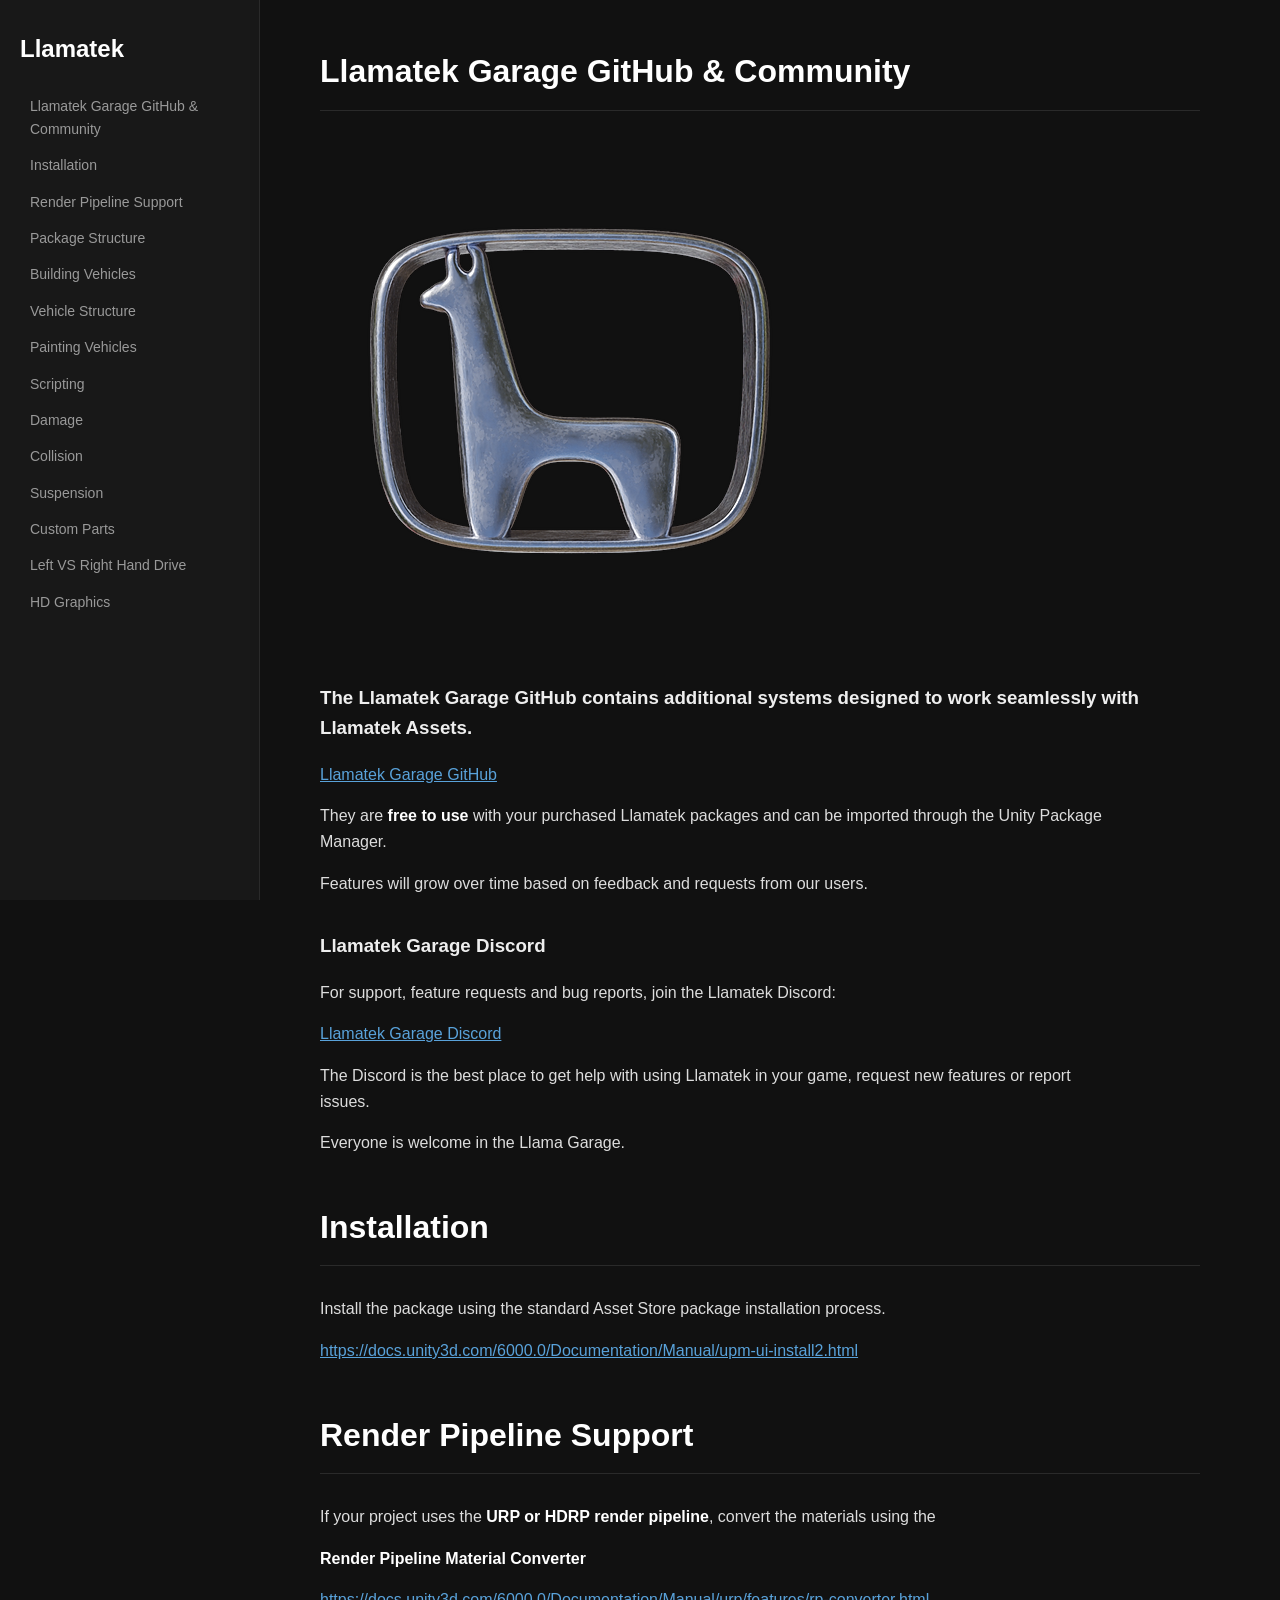
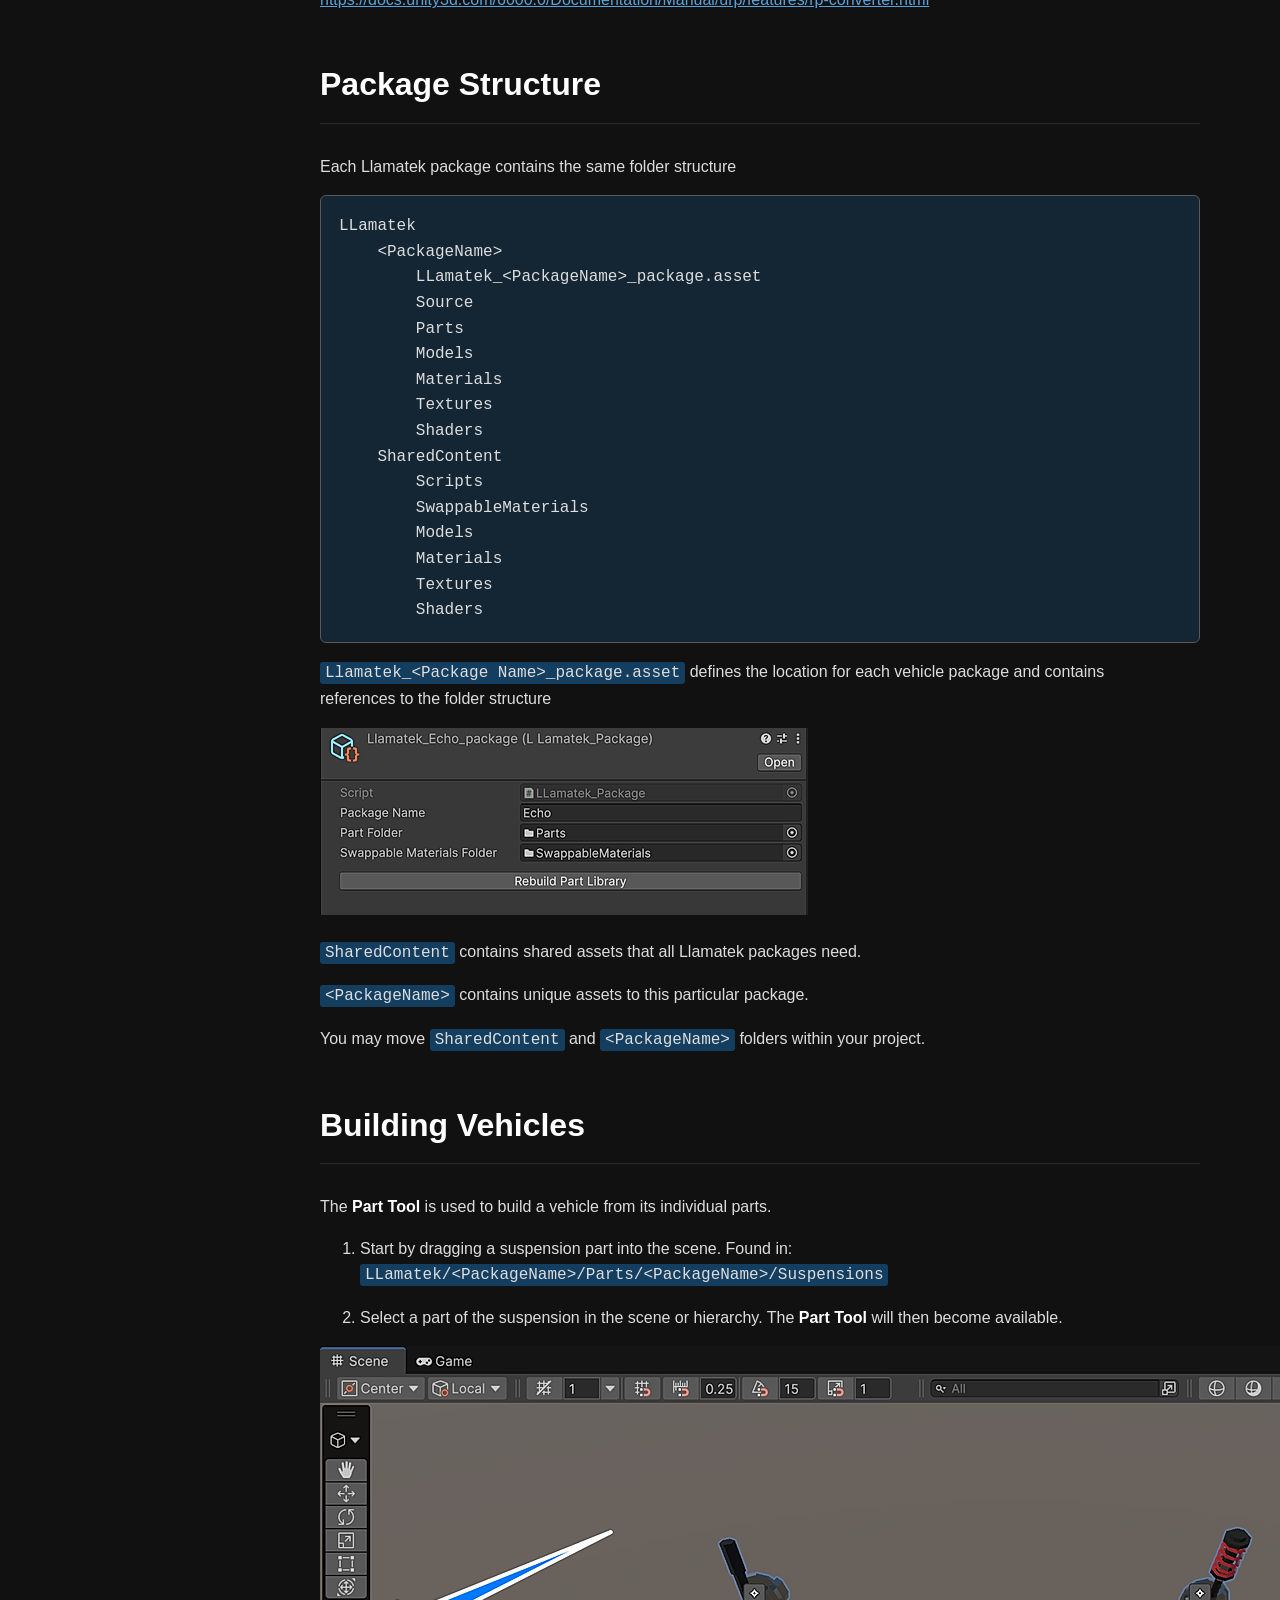
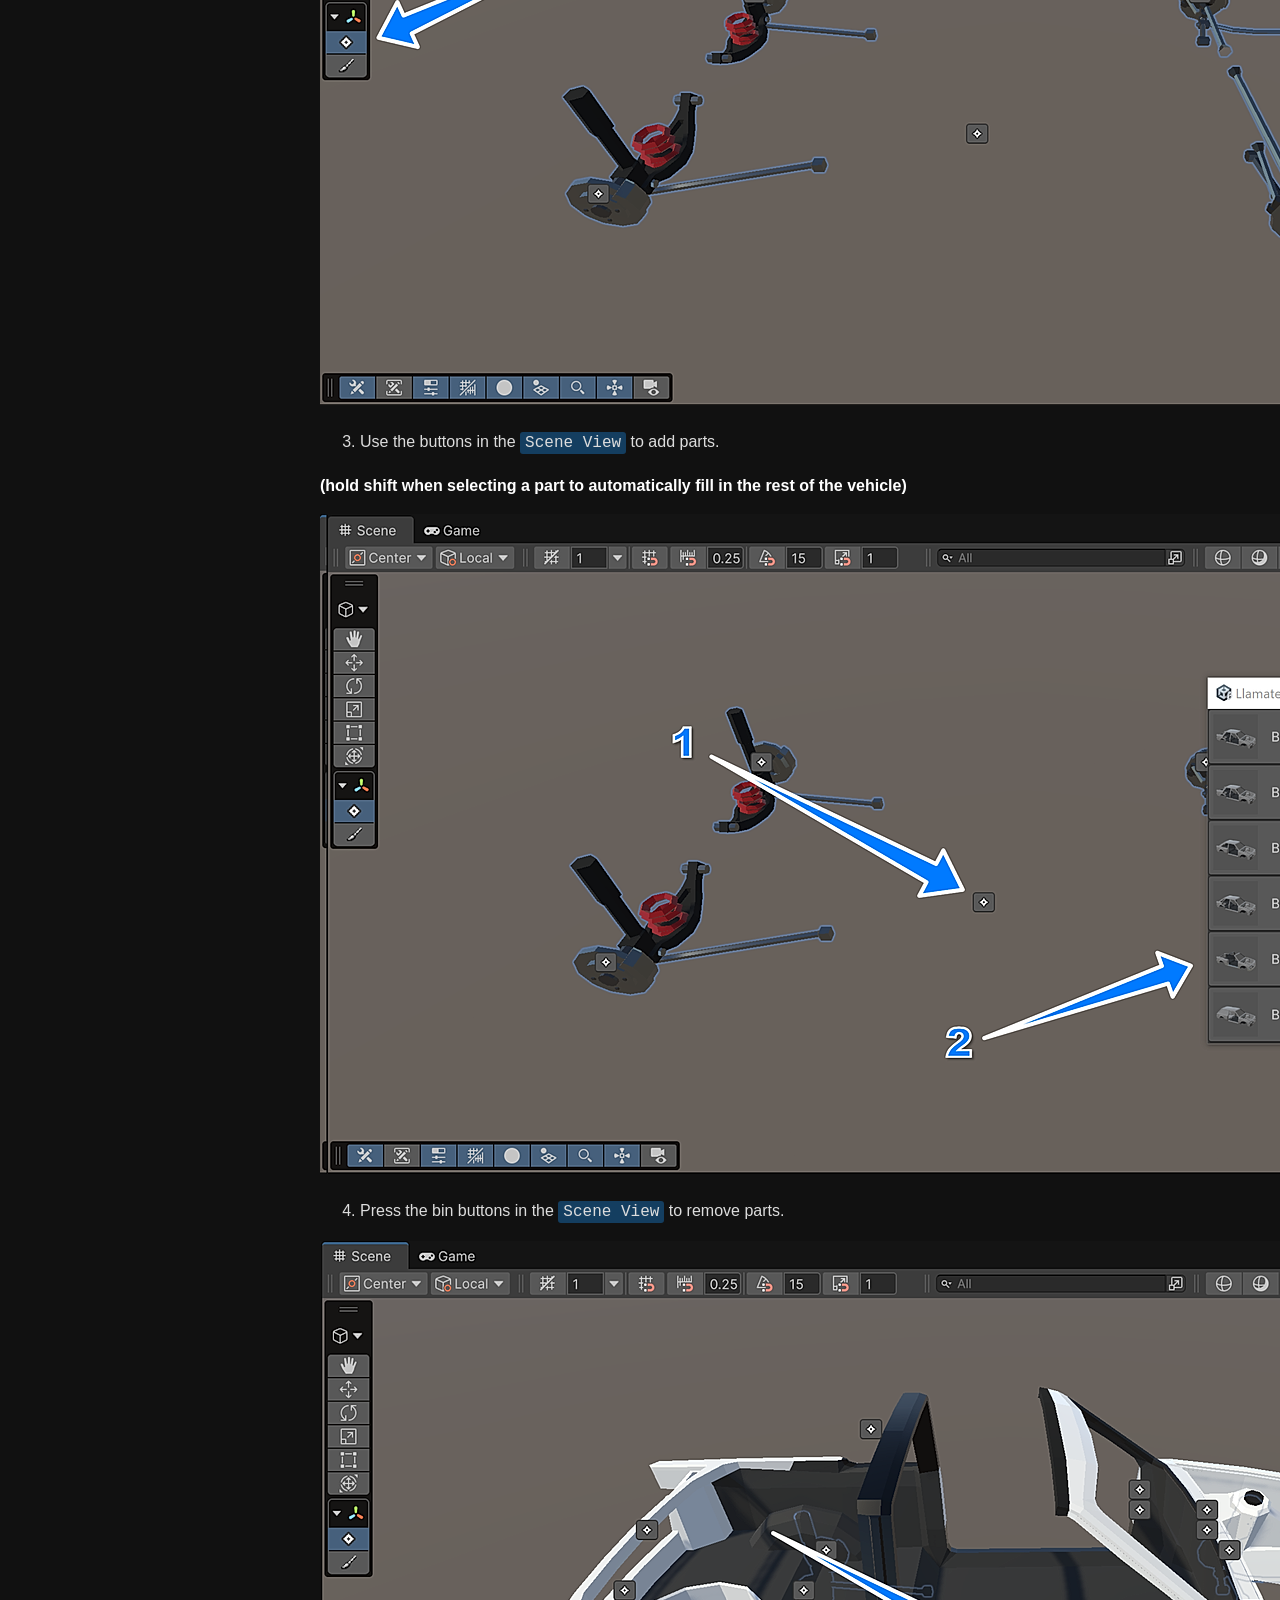
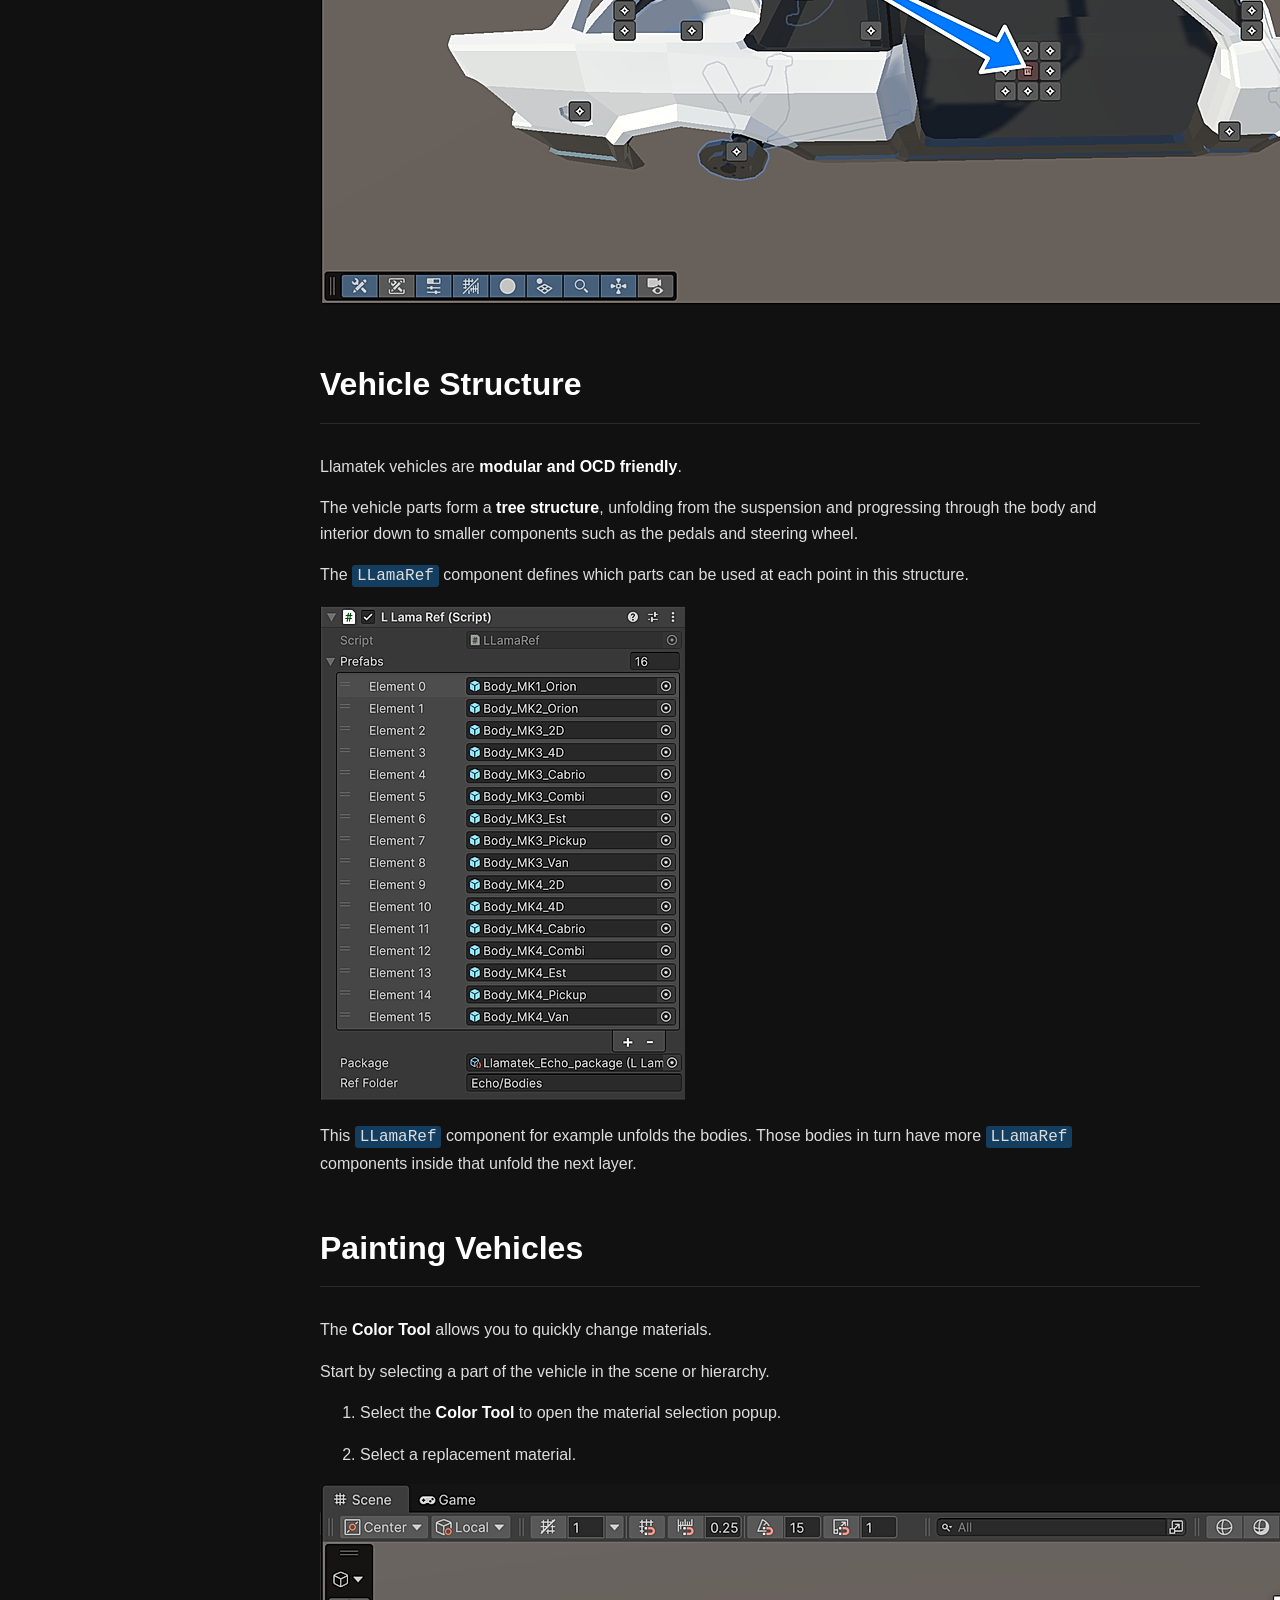
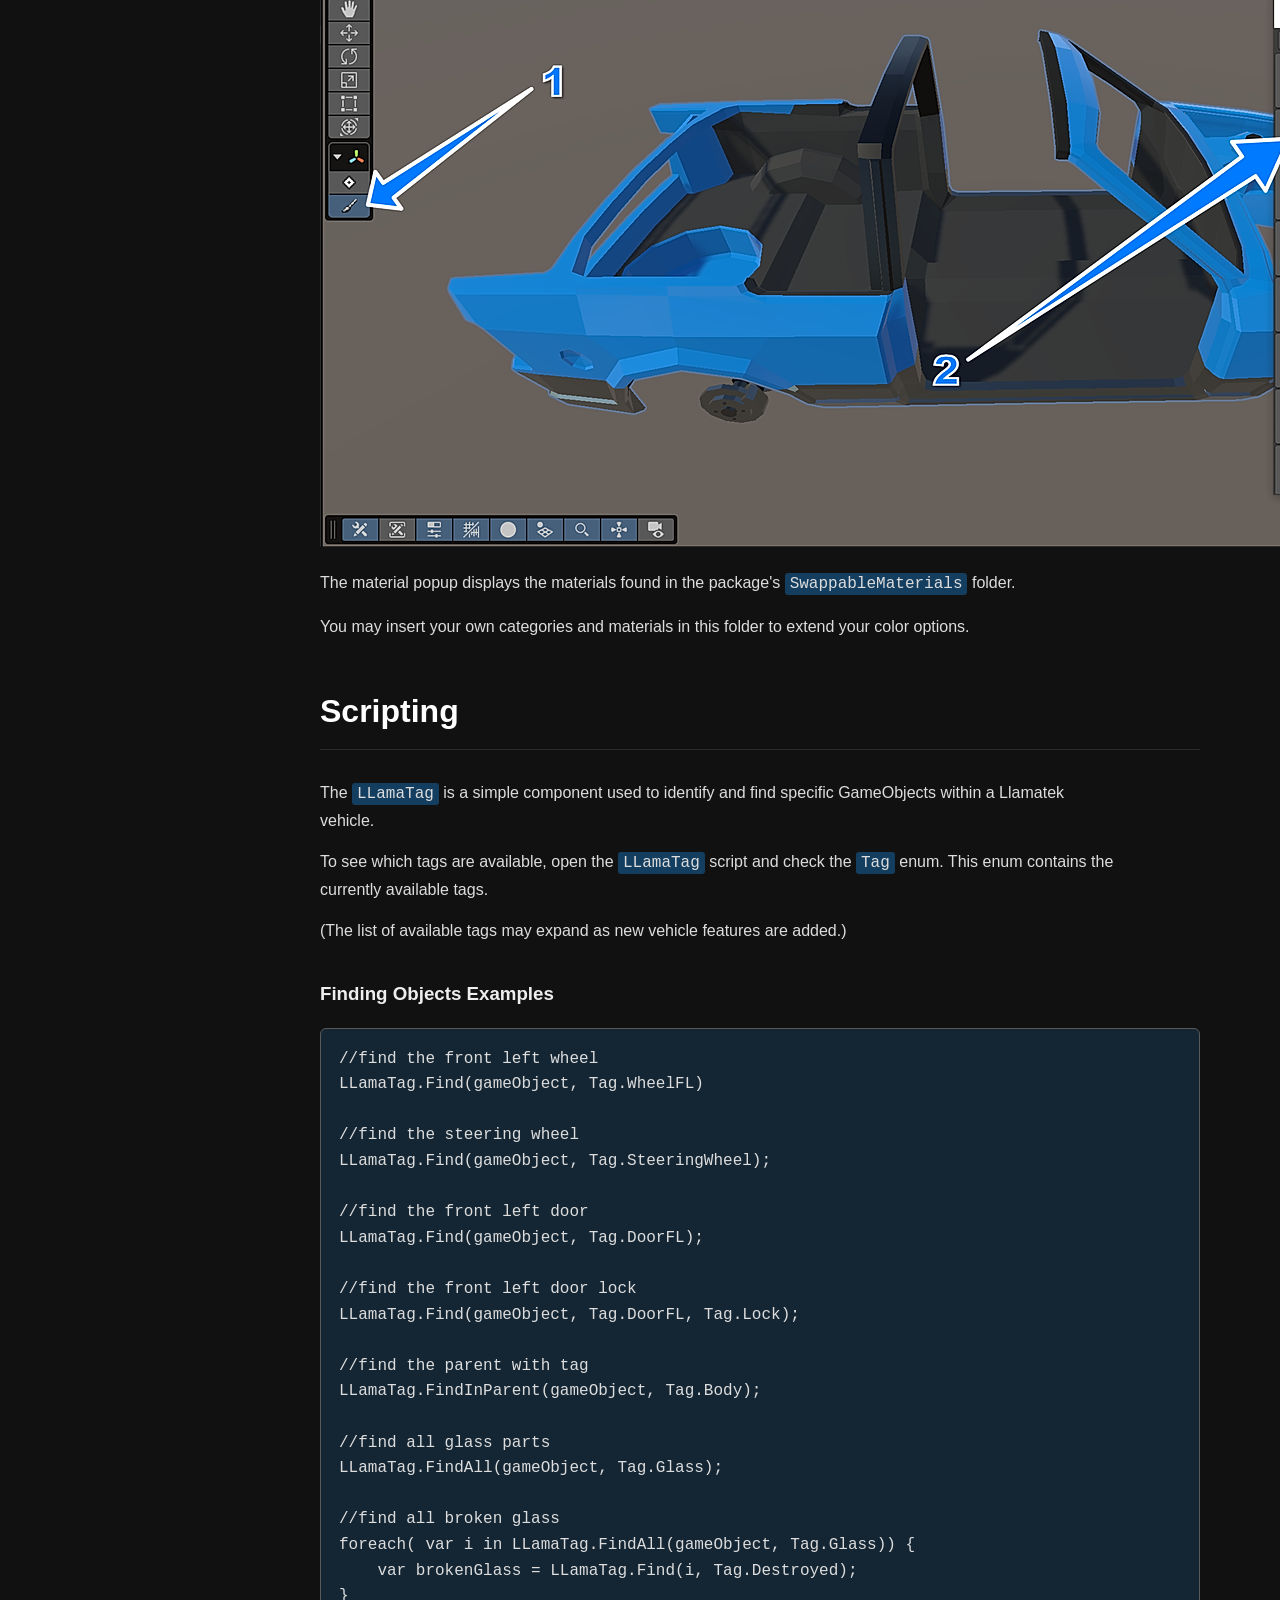
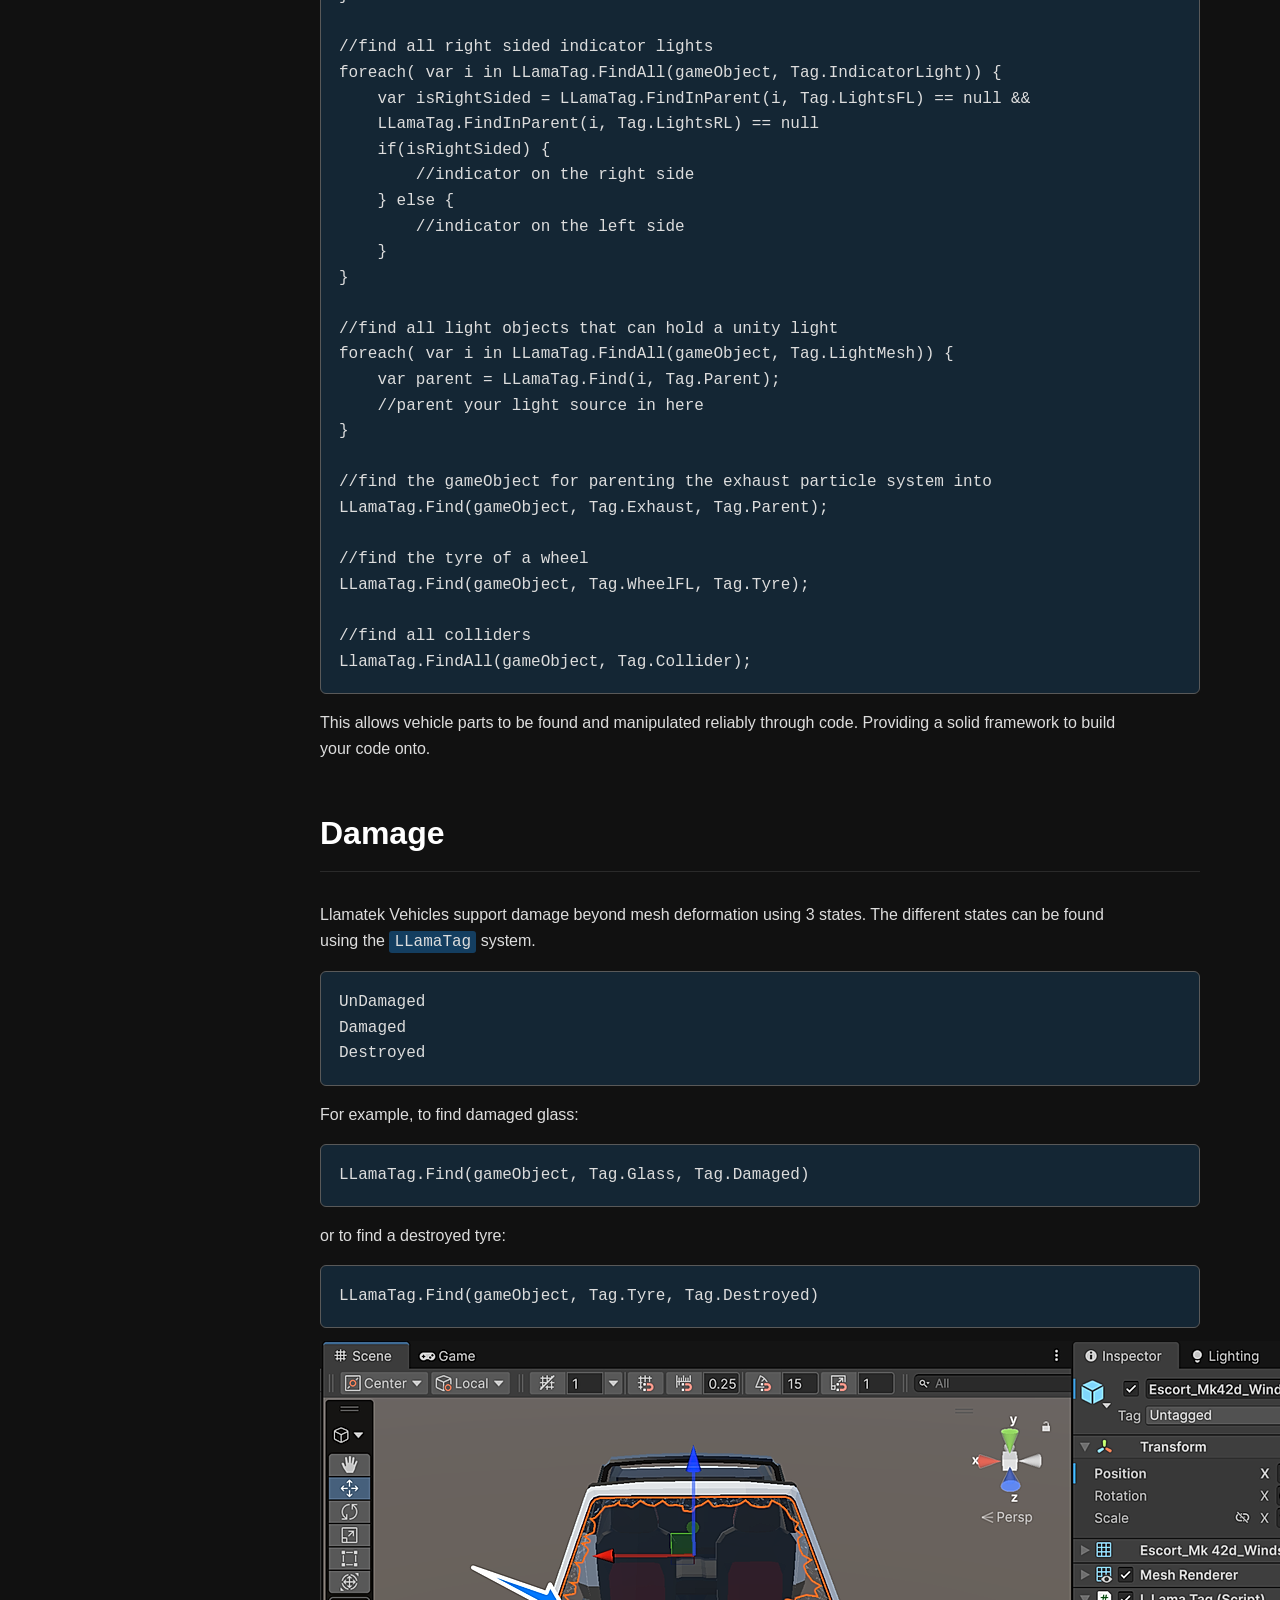
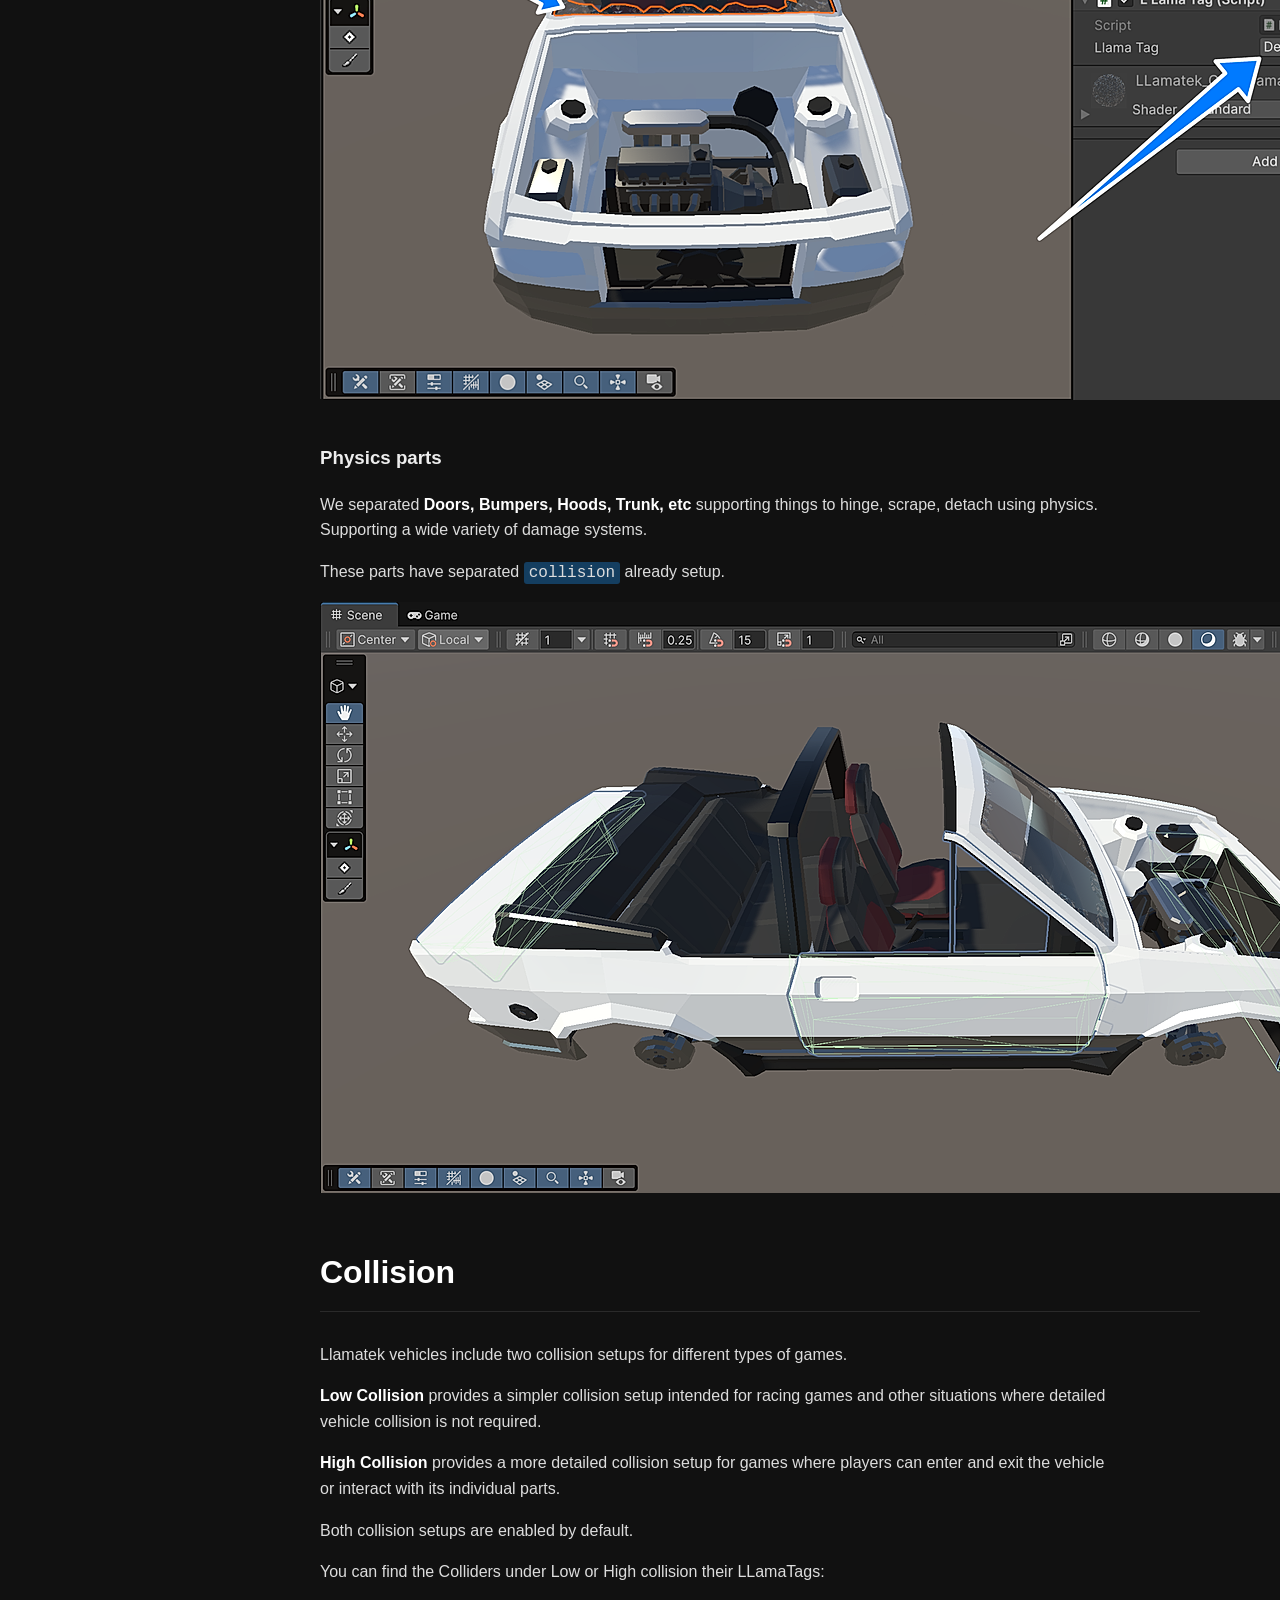
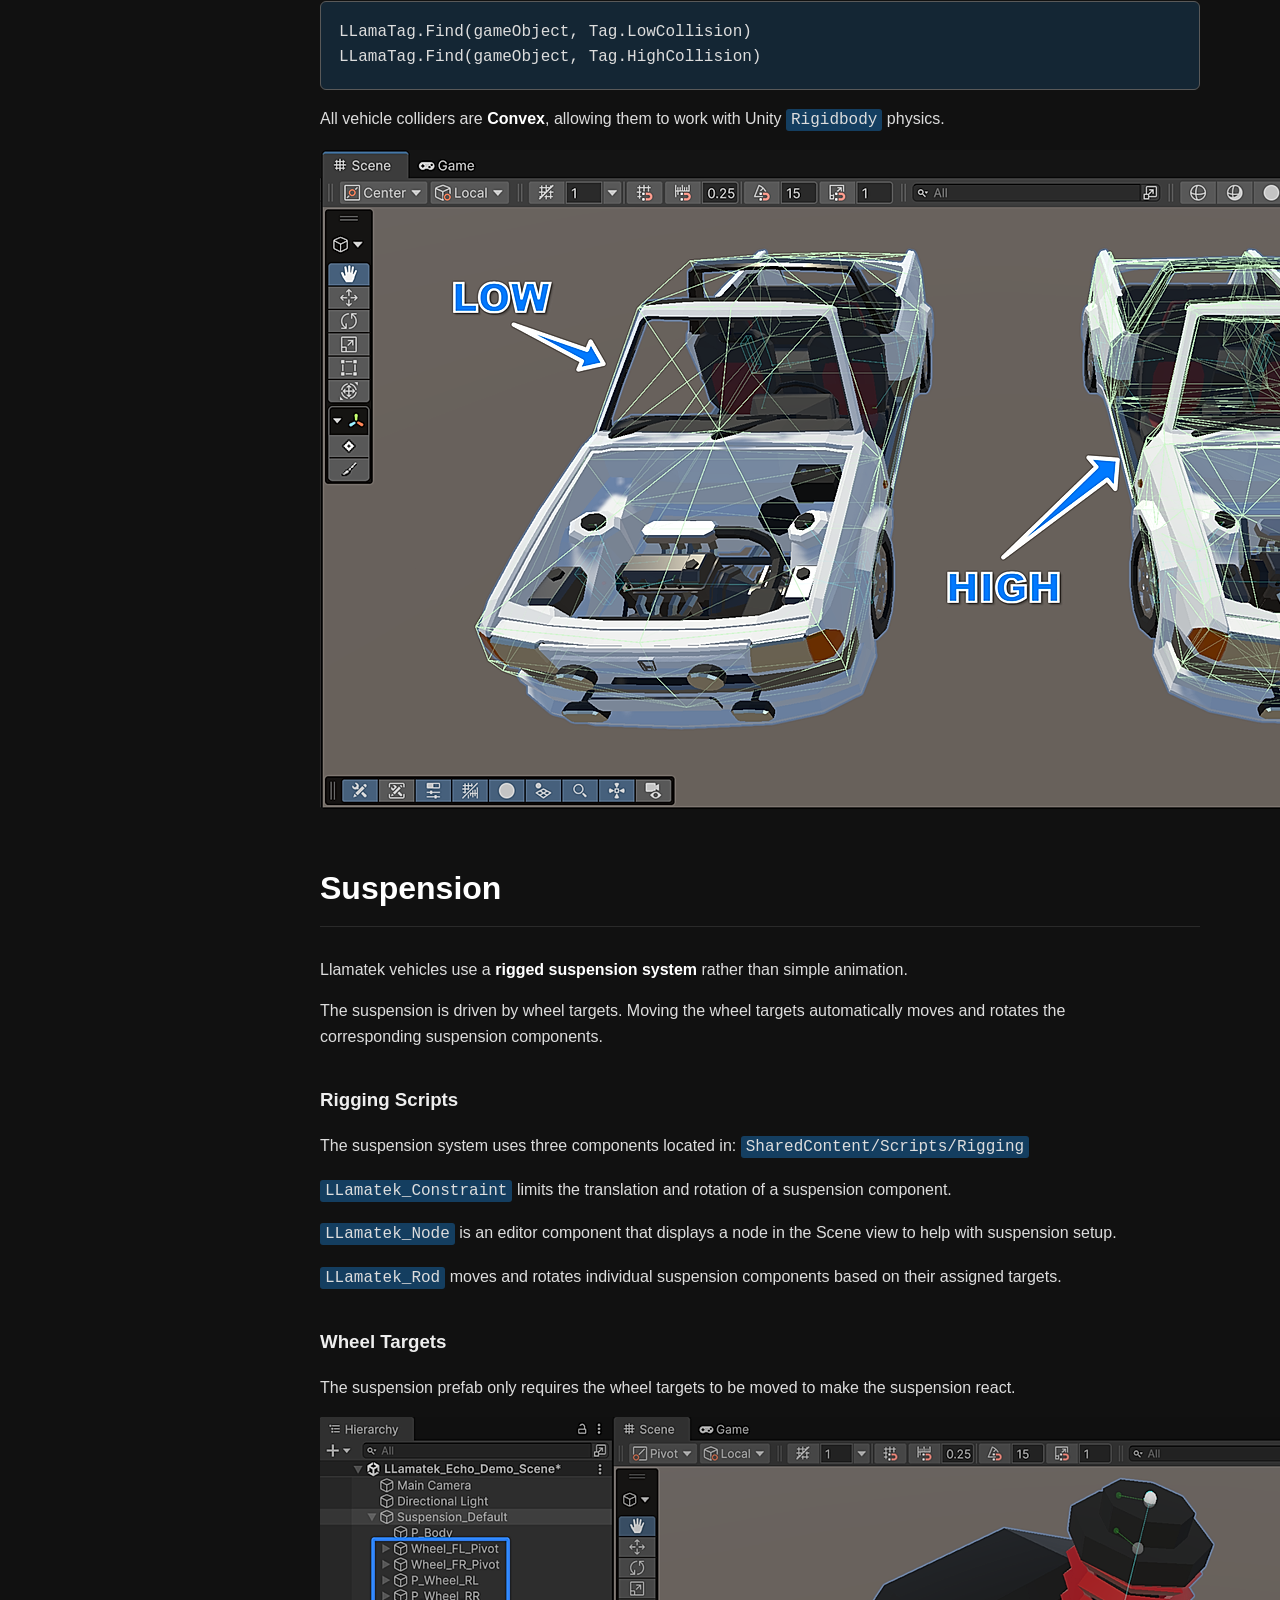
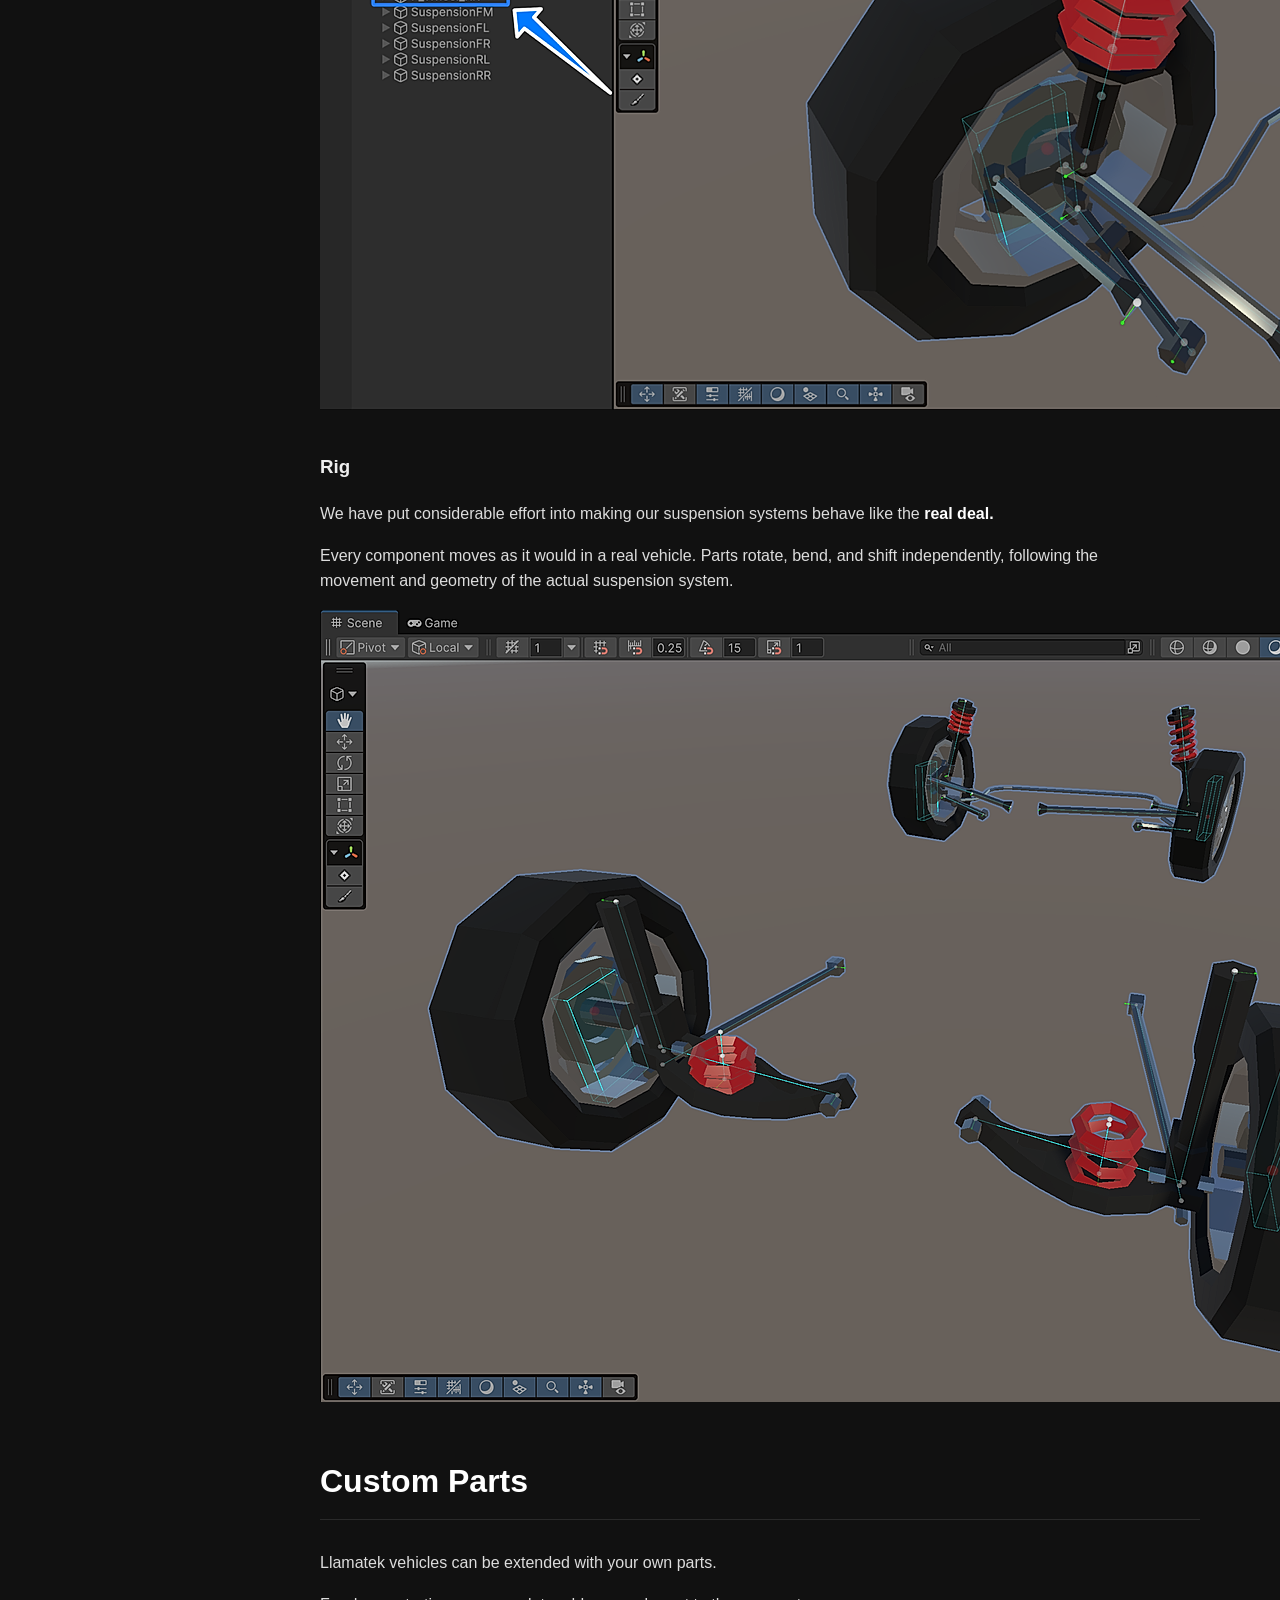
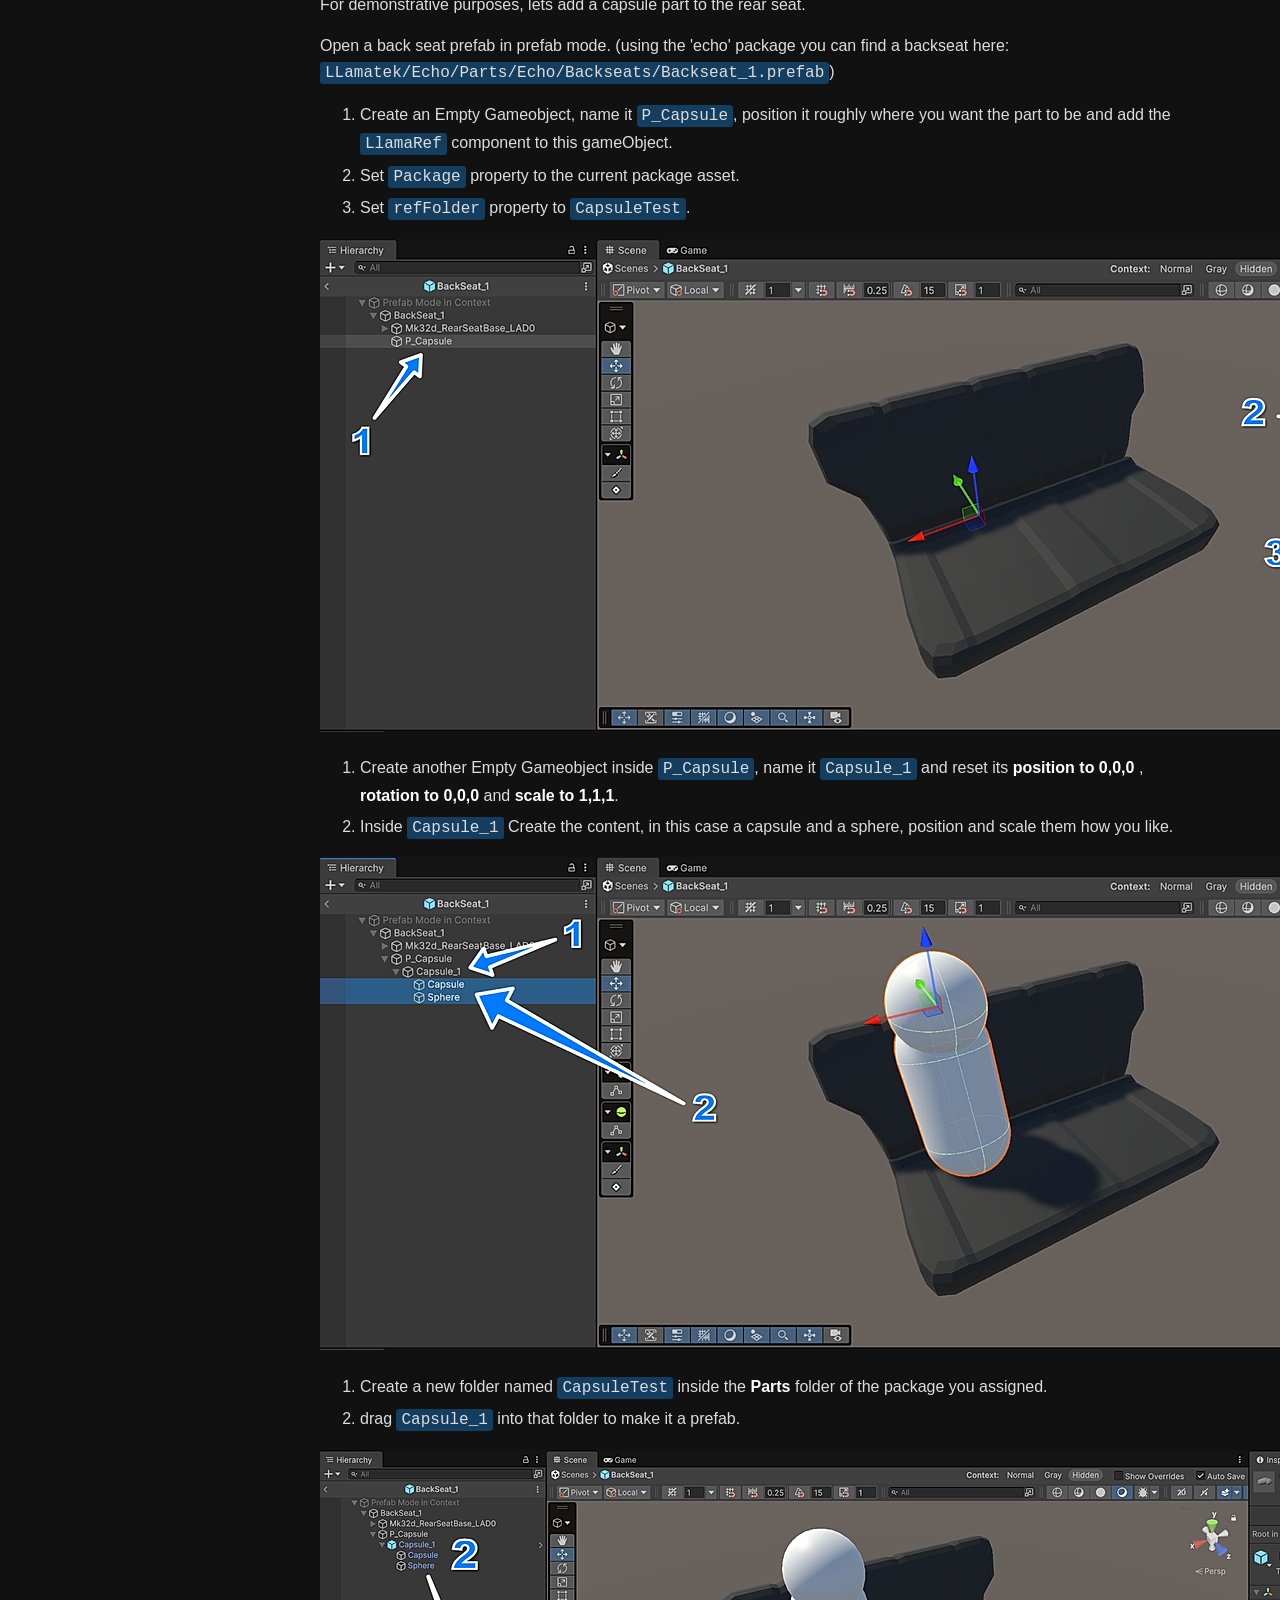
==== manual.html @ ef69f34e "Updated website and manual" ====
<!DOCTYPE html>

<html lang="en">
<head>
    <meta charset="UTF-8">
    <meta name="viewport" content="width=device-width, initial-scale=1.0">
<title>Llamatek Manual</title>

<style>
    * {
        box-sizing: border-box;
    }

    html {
        scroll-behavior: smooth;
    }

    body {
        margin: 0;
        font-family: Arial, sans-serif;
        background: #111;
        color: #ddd;
        line-height: 1.6;
    }

    a {
        color:#59a2da;
    }

    .layout {
        display: flex;
        min-height: 100vh;
    }

    .sidebar {
        position: sticky;
        top: 0;
        width: 260px;
        min-width: 260px;
        height: 100vh;
        padding: 30px 20px;
        background: #181818;
        border-right: 1px solid #2a2a2a;
        overflow-y: auto;
    }

    .logo {
        margin-bottom: 20px;
    }

    .logo h1 {
        margin: 0;
        font-size: 24px;
        color: #fff;
    }

    .logo p {
        margin: 4px 0 0;
        color: #777;
        font-size: 13px;
    }

    .navigation a {
        display: block;
        padding: 7px 10px;
        color: #999;
        text-decoration: none;
        font-size: 14px;
        border-radius: 4px;
    }

    .navigation a:hover {
        background: #222;
        color: #fff;
    }

    .content {
        width: 100%;
        max-width: 1000px;
        padding: 60px;
        padding-top: 0px;
    }

    .content h1 {
        padding-top: 25px;
        margin-bottom: 30px;
        padding-bottom: 12px;
        color: #fff;
        border-bottom: 1px solid #2a2a2a;
    }

    .content h2 {
        margin-top: 60px;
        padding-top: 20px;
        color: #fff;
        border-bottom: 1px solid #252525;
        padding-bottom: 8px;
    }

    .content h3 {
        margin-top: 35px;
        color: #eee;
    }

    .content p {
        max-width: 800px;
    }

    .content code {
        padding: 2px 5px;
        background: #143e60;
        border-radius: 3px;
        font-family: Consolas, monospace;
        color: #ddd;
    }

    .content pre {
        padding: 18px;
        background: #142634;
        border: 1px solid #595959;
        border-radius: 6px;
        overflow-x: auto;
    }

    .content pre code {
        padding: 0;
        background: none;
    }

    .content ul {
        padding-left: 25px;
    }

    .content li {
        margin: 5px 0;
    }

    .content strong {
        color: #fff;
    }

    @media (max-width: 800px) {
        .sidebar {
            display: none;
        }

        .content {
            padding: 30px 20px;
        }
    }
</style>

</head>

<body>

<div class="layout">

<aside class="sidebar">
    <div class="logo">
        <h1>Llamatek</h1>
    </div>

    <nav class="navigation">
        <a href="#llamatek-garage-github-community">Llamatek Garage GitHub & Community</a>
<a href="#installation">Installation</a>
<a href="#render-pipeline-support">Render Pipeline Support</a>
<a href="#package-structure">Package Structure</a>
<a href="#building-vehicles">Building Vehicles</a>
<a href="#vehicle-structure">Vehicle Structure</a>
<a href="#painting-vehicles">Painting Vehicles</a>
<a href="#scripting">Scripting</a>
<a href="#damage">Damage</a>
<a href="#collision">Collision</a>
<a href="#suspension">Suspension</a>
<a href="#custom-parts">Custom Parts</a>
<a href="#left-vs-right-hand-drive">Left VS Right Hand Drive</a>
<a href="#hd-graphics">HD Graphics</a>
    </nav>
</aside>

<main class="content">
    <h1 id="llamatek-garage-github-community">Llamatek Garage GitHub & Community</h1>
<img src="[data-uri]"><h3 id="the-llamatek-garage-github-contains-additional-systems-designed-to-work-seamlessly-with-llamatek-assets">The Llamatek Garage GitHub contains additional systems designed to work seamlessly with Llamatek Assets.</h3>
<p><a href="https://github.com/Llamatek-Garage">Llamatek Garage GitHub</a></p>
<p>They are <strong>free to use</strong> with your purchased Llamatek packages and can be imported through the Unity Package Manager.</p>
<p>Features will grow over time based on feedback and requests from our users.</p>
<h3 id="llamatek-garage-discord">Llamatek Garage Discord</h3>
<p>For support, feature requests and bug reports, join the Llamatek Discord:</p>
<p><a href="https://discord.gg/x4rNnBNHFw">Llamatek Garage Discord</a></p>
<p>The Discord is the best place to get help with using Llamatek in your game, request new features or report issues.</p>
<p>Everyone is welcome in the Llama Garage.</p>
<h1 id="installation">Installation</h1>
<p>Install the package using the standard Asset Store package installation process.</p>
<p><a href="https://docs.unity3d.com/6000.0/Documentation/Manual/upm-ui-install2.html">https://docs.unity3d.com/6000.0/Documentation/Manual/upm-ui-install2.html</a></p>
<h1 id="render-pipeline-support">Render Pipeline Support</h1>
<p>If your project uses the <strong>URP or HDRP render pipeline</strong>, convert the materials using the</p>
<p><strong>Render Pipeline Material Converter</strong></p>
<p><a href="https://docs.unity3d.com/6000.0/Documentation/Manual/urp/features/rp-converter.html">https://docs.unity3d.com/6000.0/Documentation/Manual/urp/features/rp-converter.html</a></p>
<h1 id="package-structure">Package Structure</h1>
<p>Each Llamatek package contains the same folder structure</p>
<pre><code>LLamatek
    &lt;PackageName&gt;
        LLamatek_&lt;PackageName&gt;_package.asset
        Source
        Parts
        Models
        Materials
        Textures
        Shaders
    SharedContent
        Scripts
        SwappableMaterials
        Models
        Materials
        Textures
        Shaders
</code></pre>
<p><code>Llamatek_&lt;Package Name&gt;_package.asset</code> defines the location for each vehicle package and contains references to the folder structure</p>
<img src="[data-uri]"><p><code>SharedContent</code> contains shared assets that all Llamatek packages need.</p>
<p><code>&lt;PackageName&gt;</code> contains unique assets to this particular package.</p>
<p>You may move <code>SharedContent</code> and <code>&lt;PackageName&gt;</code> folders within your project.</p>
<h1 id="building-vehicles">Building Vehicles</h1>
<p>The <strong>Part Tool</strong> is used to build a vehicle from its individual parts.</p>
<ol>
<li><p>Start by dragging a suspension part into the scene. Found in: <code>LLamatek/&lt;PackageName&gt;/Parts/&lt;PackageName&gt;/Suspensions</code></p>
</li>
<li><p>Select a part of the suspension in the scene or hierarchy. The <strong>Part Tool</strong> will then become available.</p>
</li>
</ol>
<img src="[data-uri]"><ol start="3">
<li>Use the buttons in the <code>Scene View</code> to add parts.</li>
</ol>
<p><strong>(hold shift when selecting a part to automatically fill in the rest of the vehicle)</strong></p>
<img src="[data-uri]"><ol start="4">
<li>Press the bin buttons in the <code>Scene View</code> to remove parts.</li>
</ol>
<img src="[data-uri]"><h1 id="vehicle-structure">Vehicle Structure</h1>
<p>Llamatek vehicles are <strong>modular and OCD friendly</strong>.</p>
<p>The vehicle parts form a <strong>tree structure</strong>, unfolding from the suspension and progressing through the body and interior down to smaller components such as the pedals and steering wheel.</p>
<p>The <code>LLamaRef</code> component defines which parts can be used at each point in this structure.</p>
<img src="[data-uri]"><p>This <code>LLamaRef</code> component for example unfolds the bodies. Those bodies in turn have more <code>LLamaRef</code> components inside that unfold the next layer.</p>
<h1 id="painting-vehicles">Painting Vehicles</h1>
<p>The <strong>Color Tool</strong> allows you to quickly change materials.</p>
<p>Start by selecting a part of the vehicle in the scene or hierarchy.</p>
<ol>
<li><p>Select the <strong>Color Tool</strong> to open the material selection popup.</p>
</li>
<li><p>Select a replacement material.</p>
</li>
</ol>
<img src="[data-uri]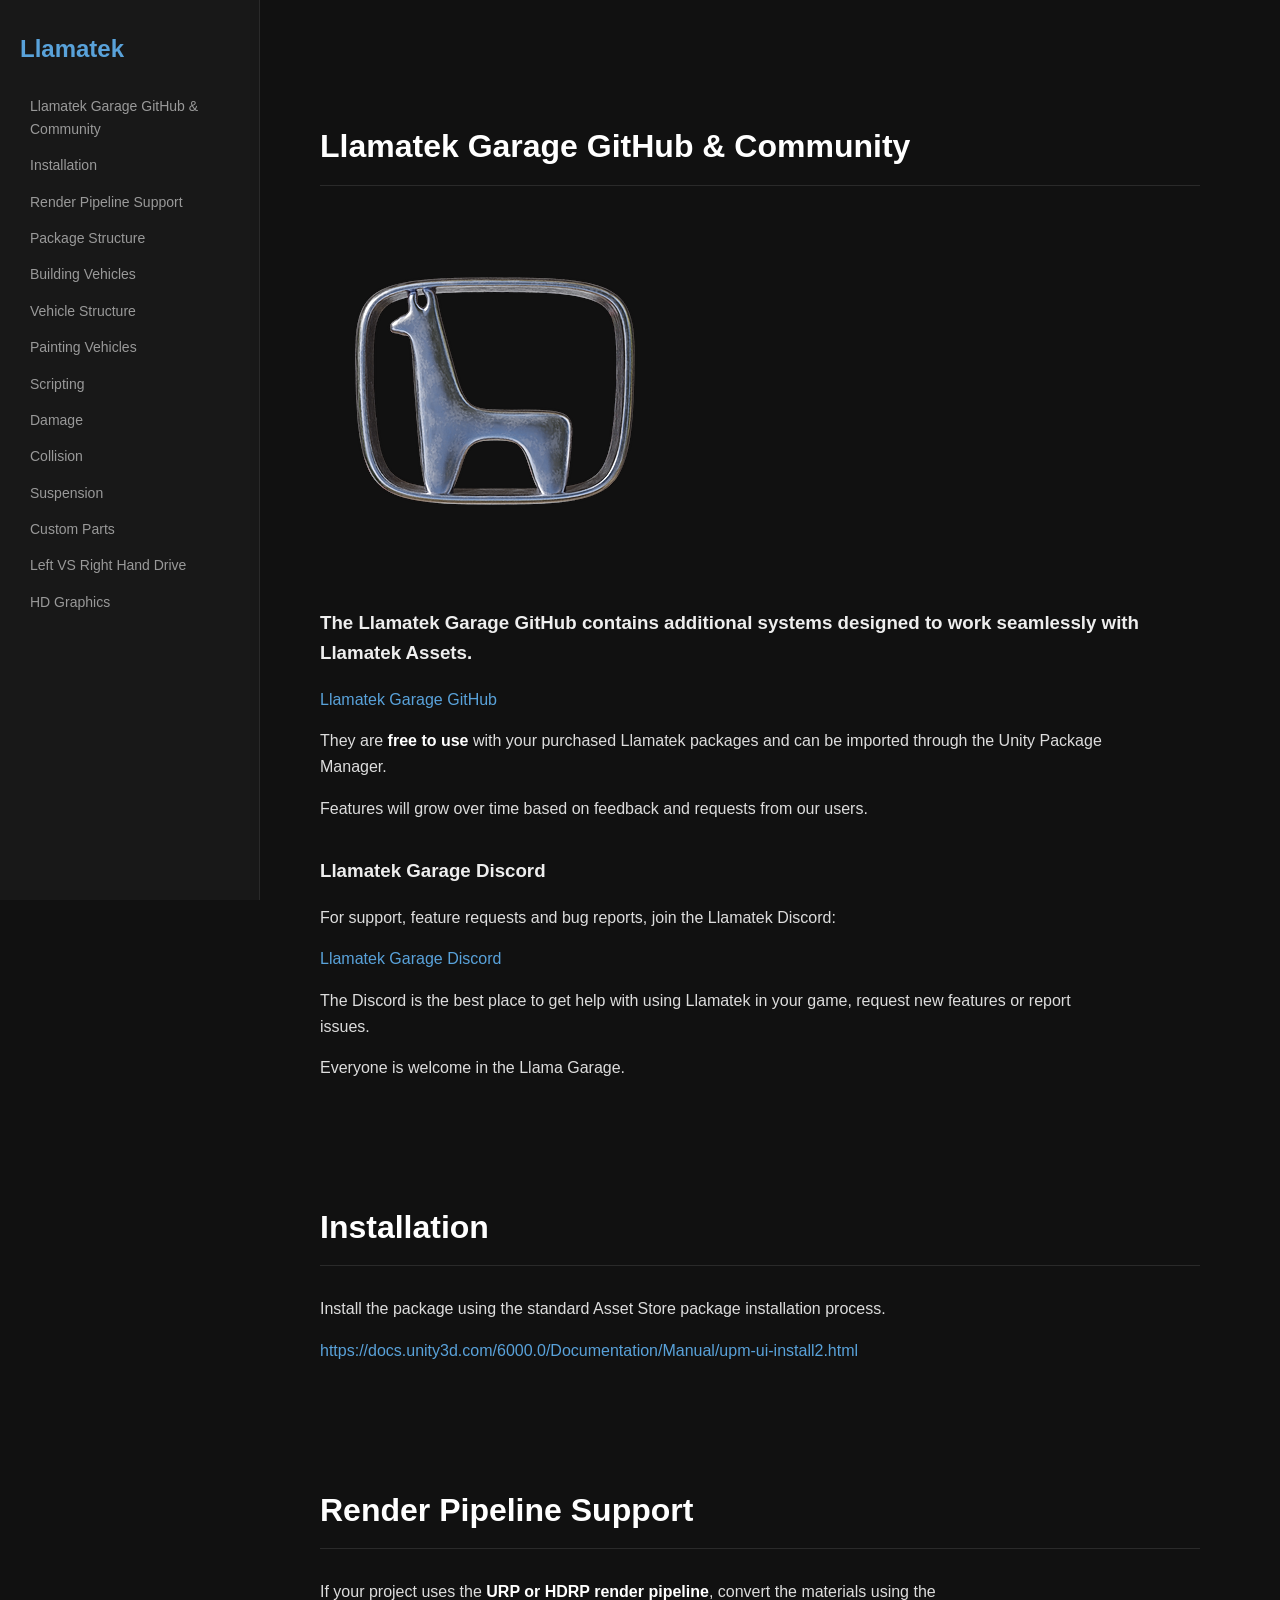
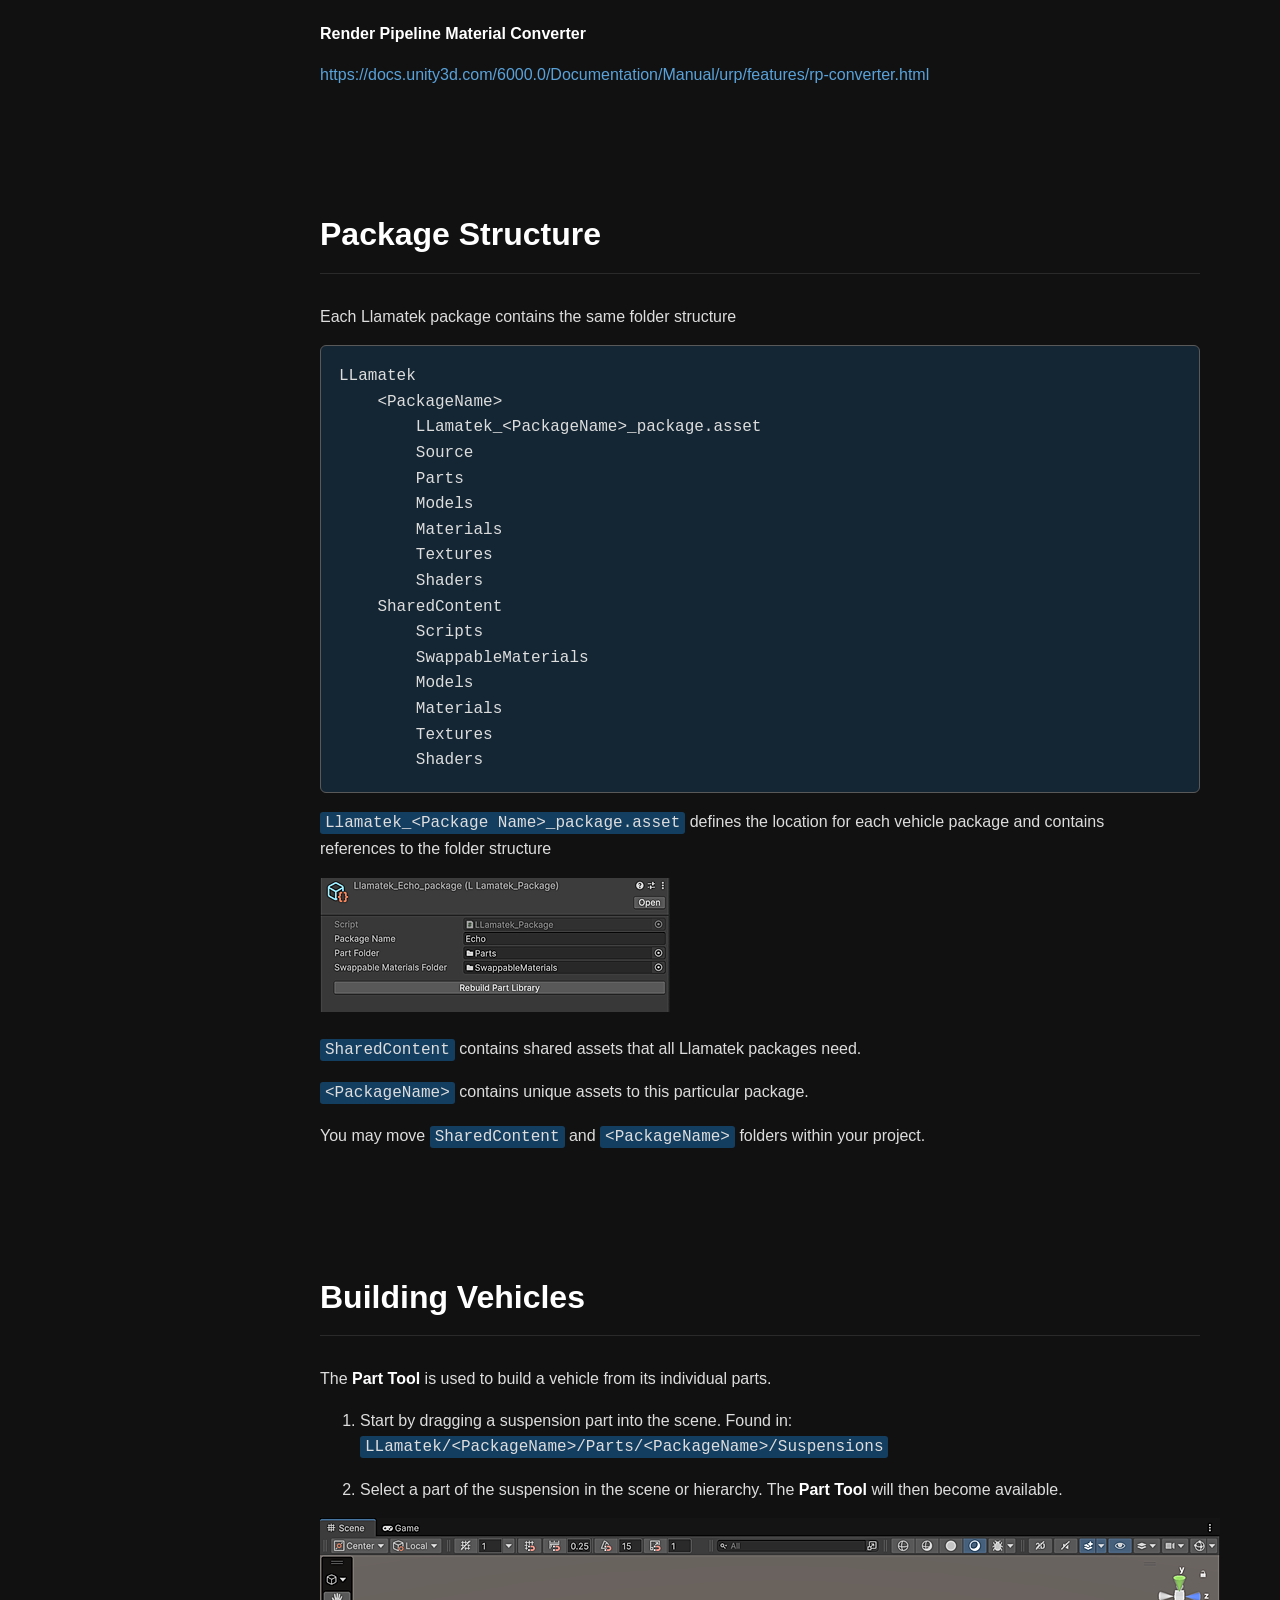
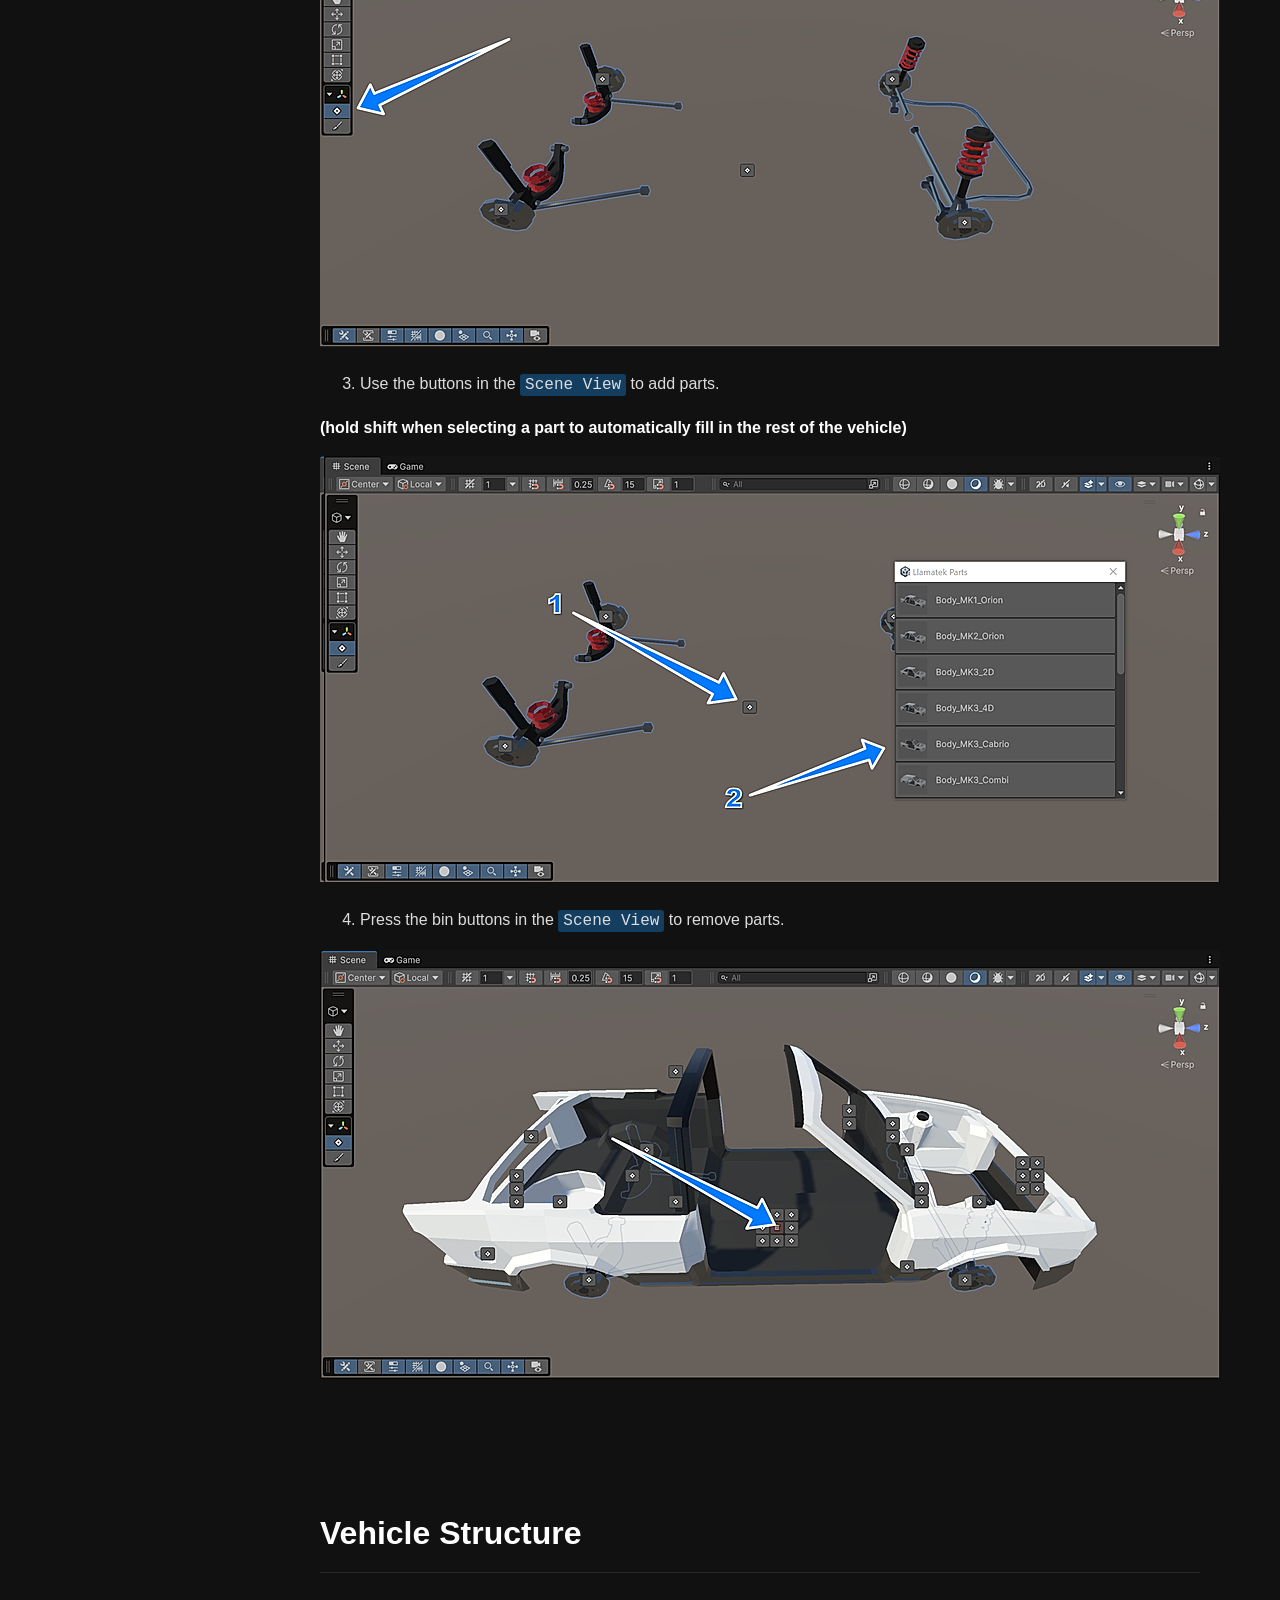
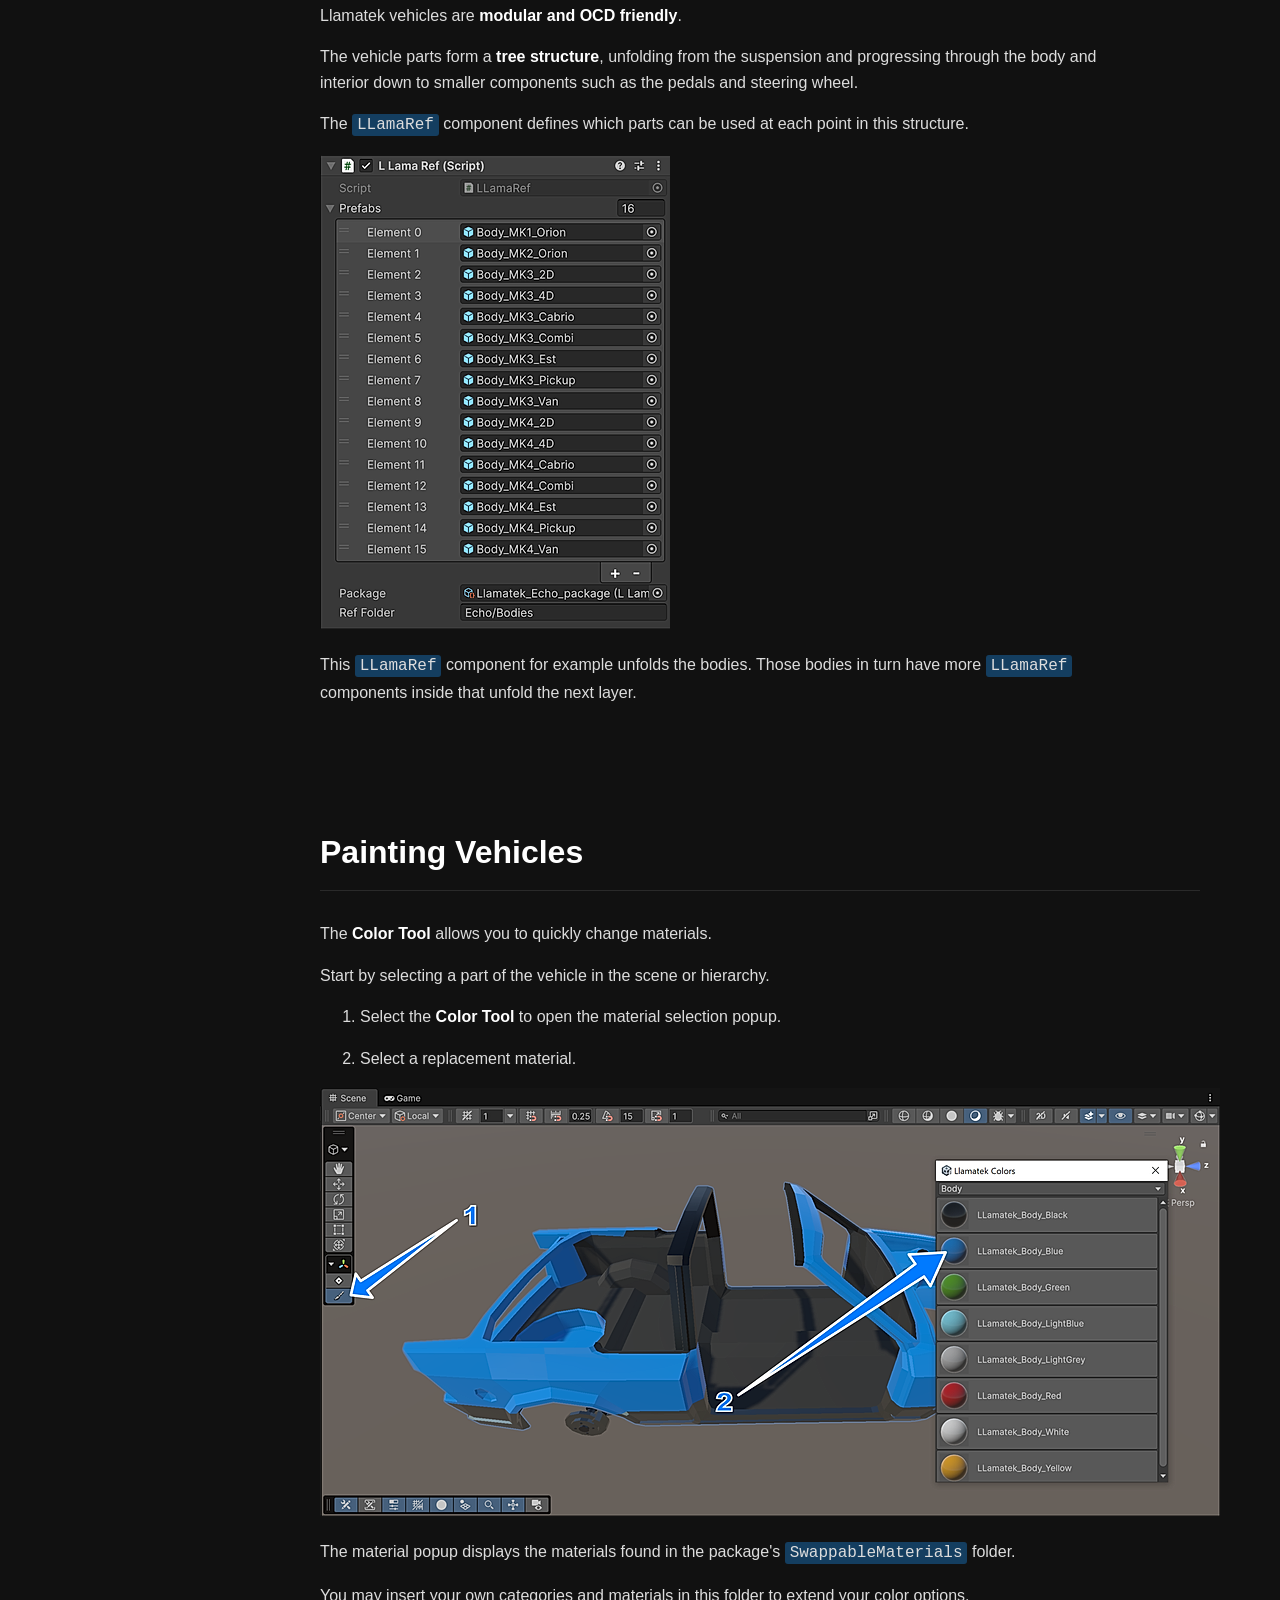
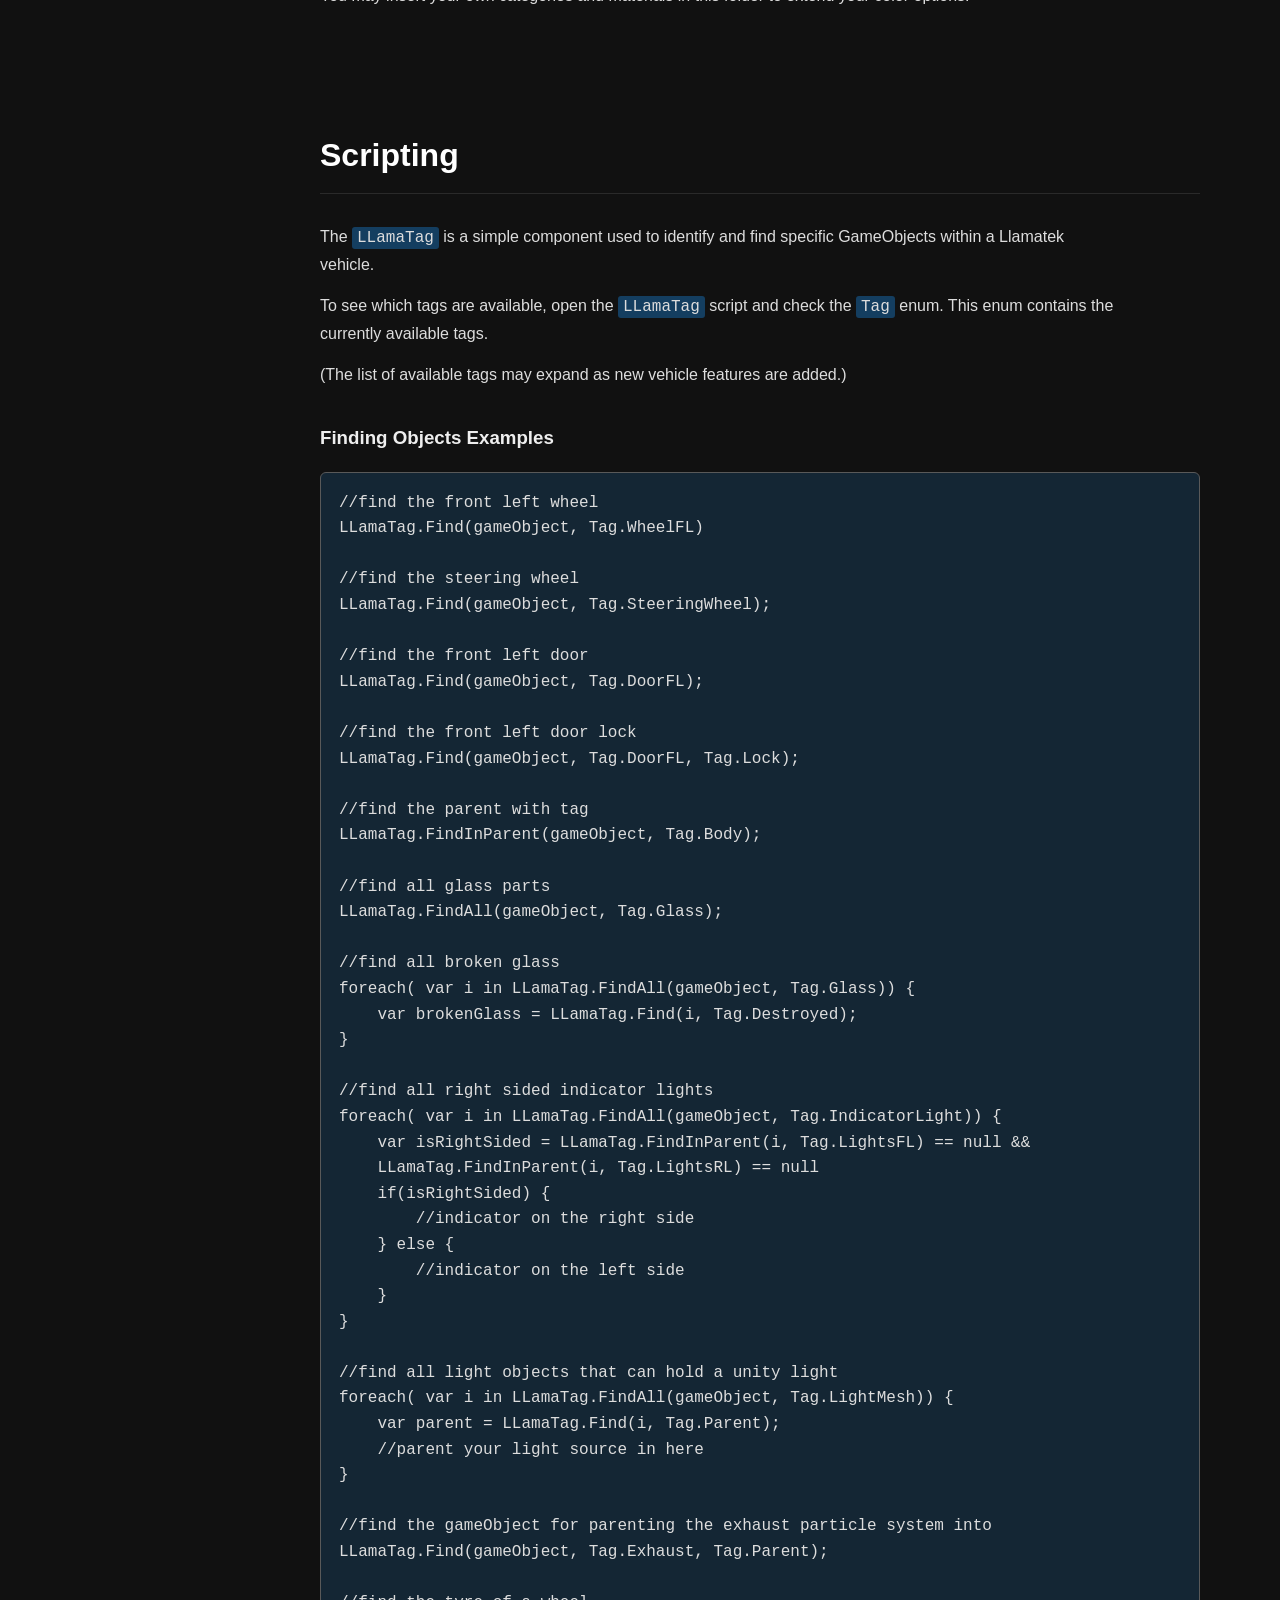
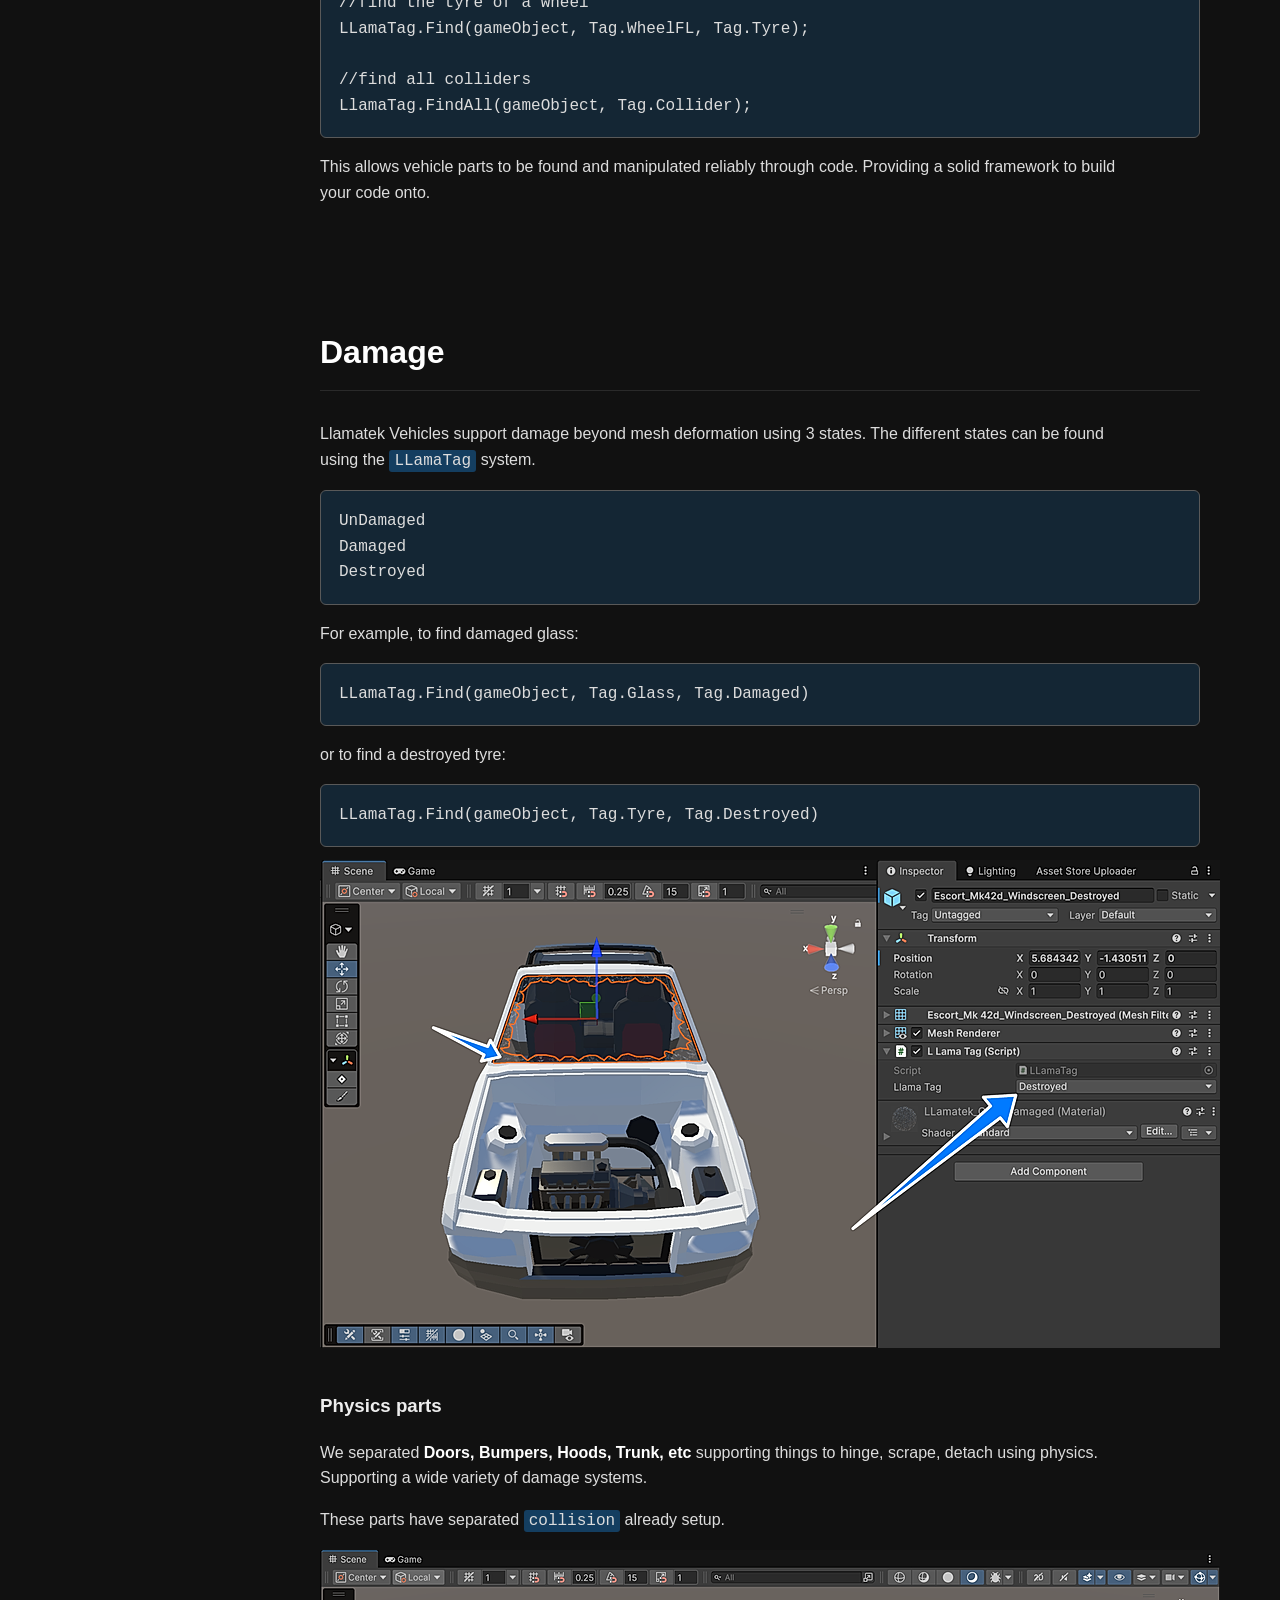
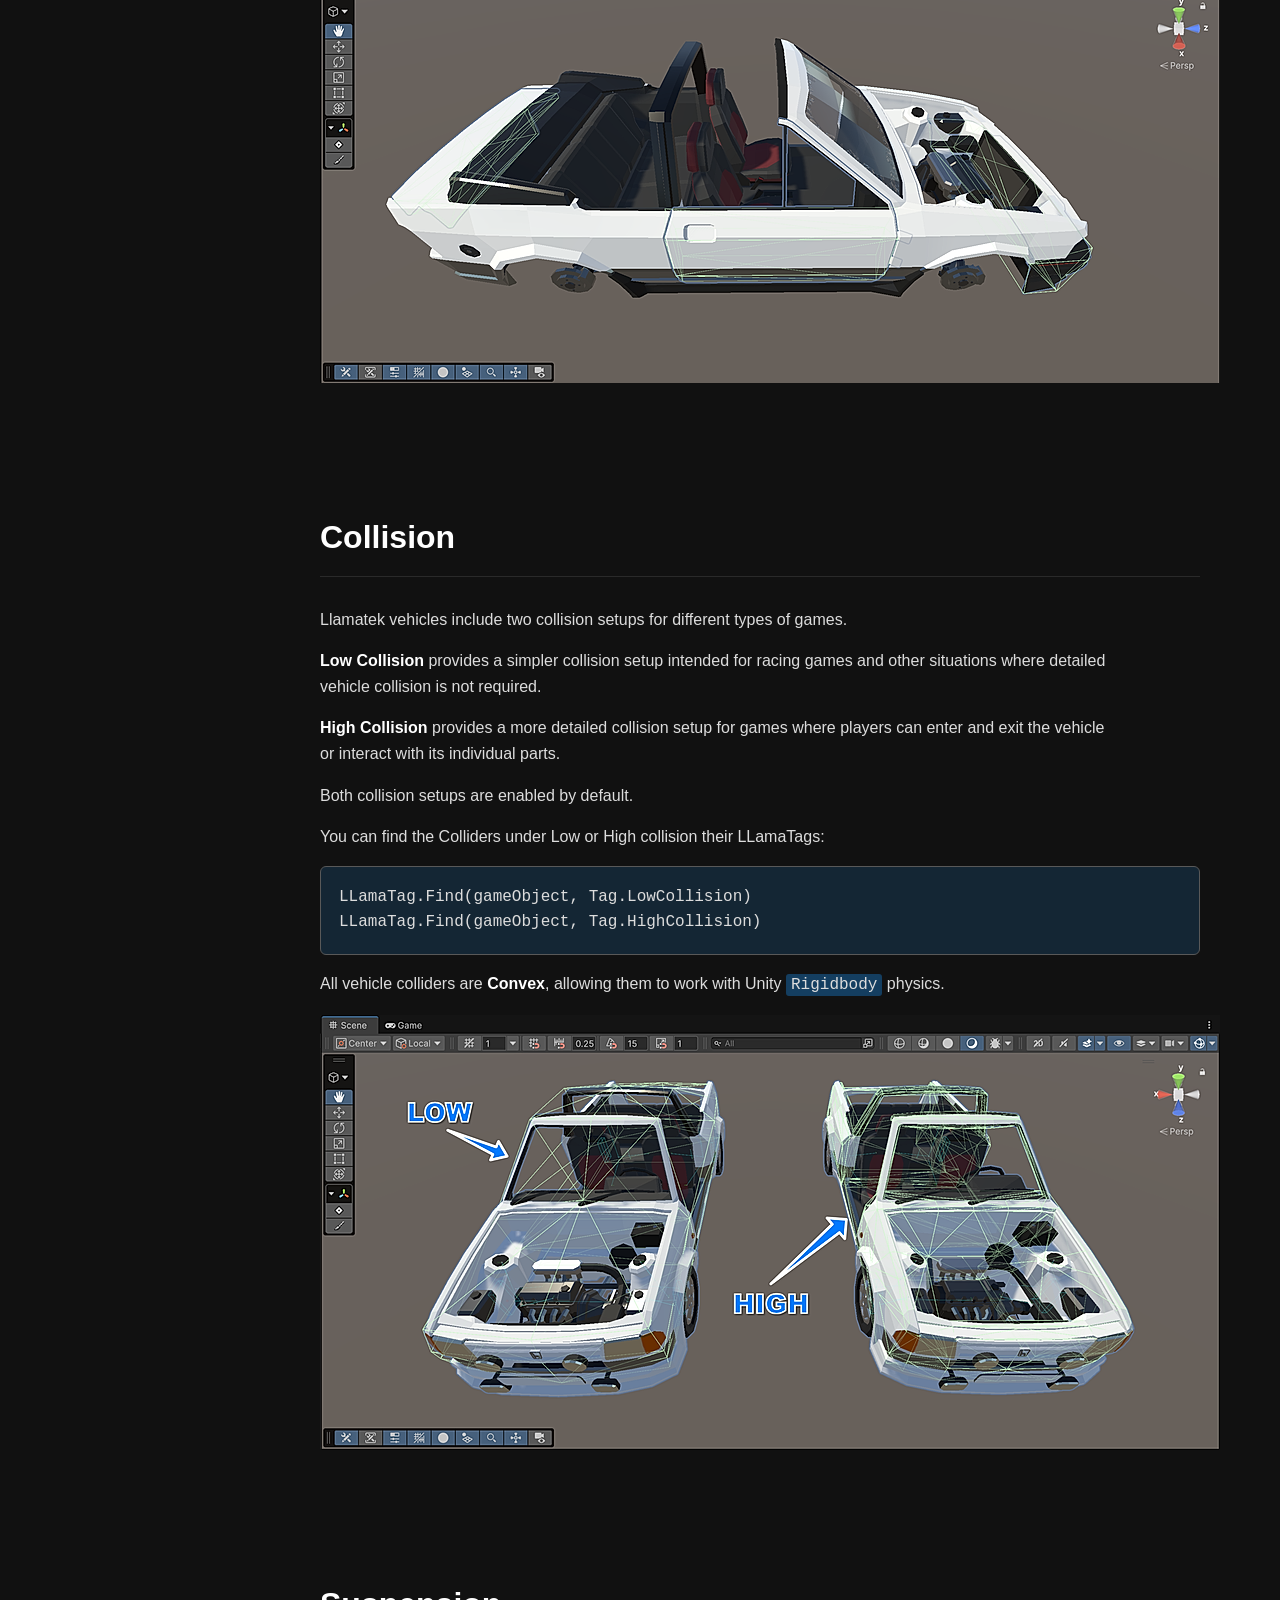
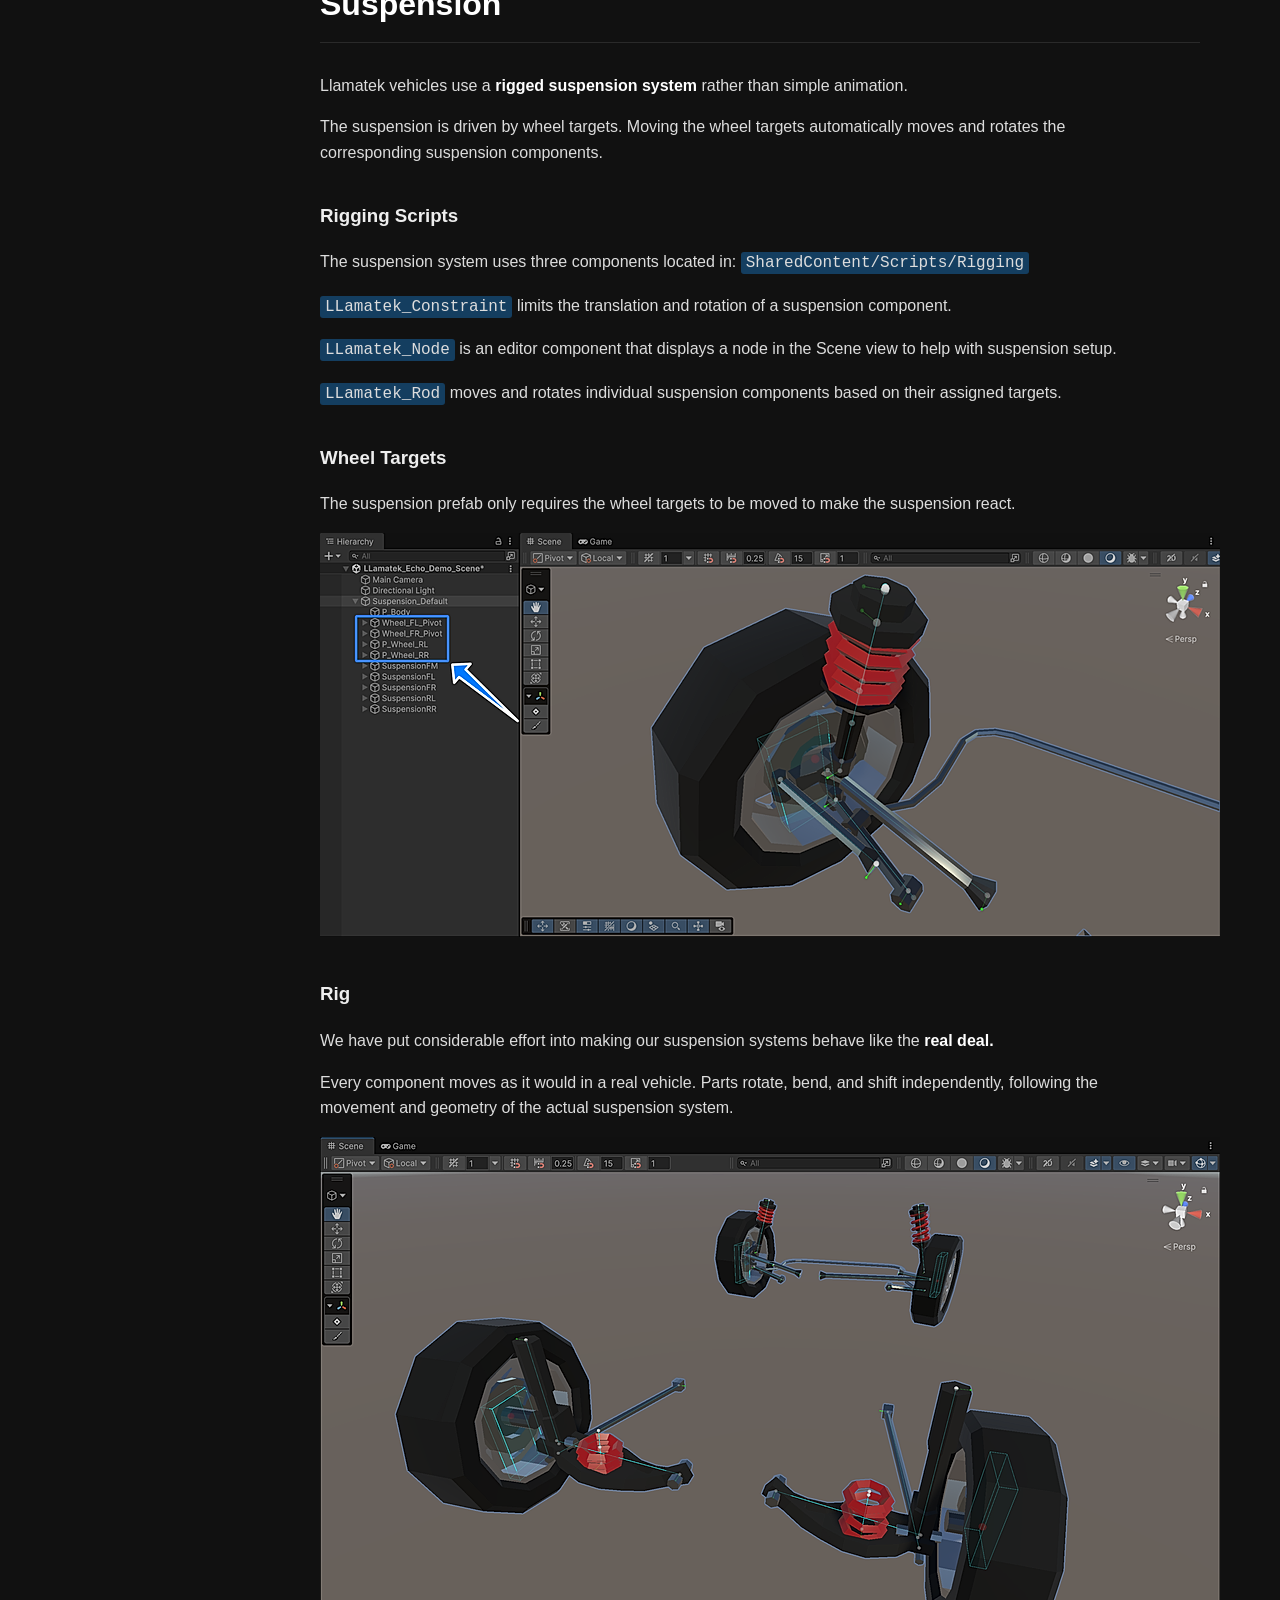
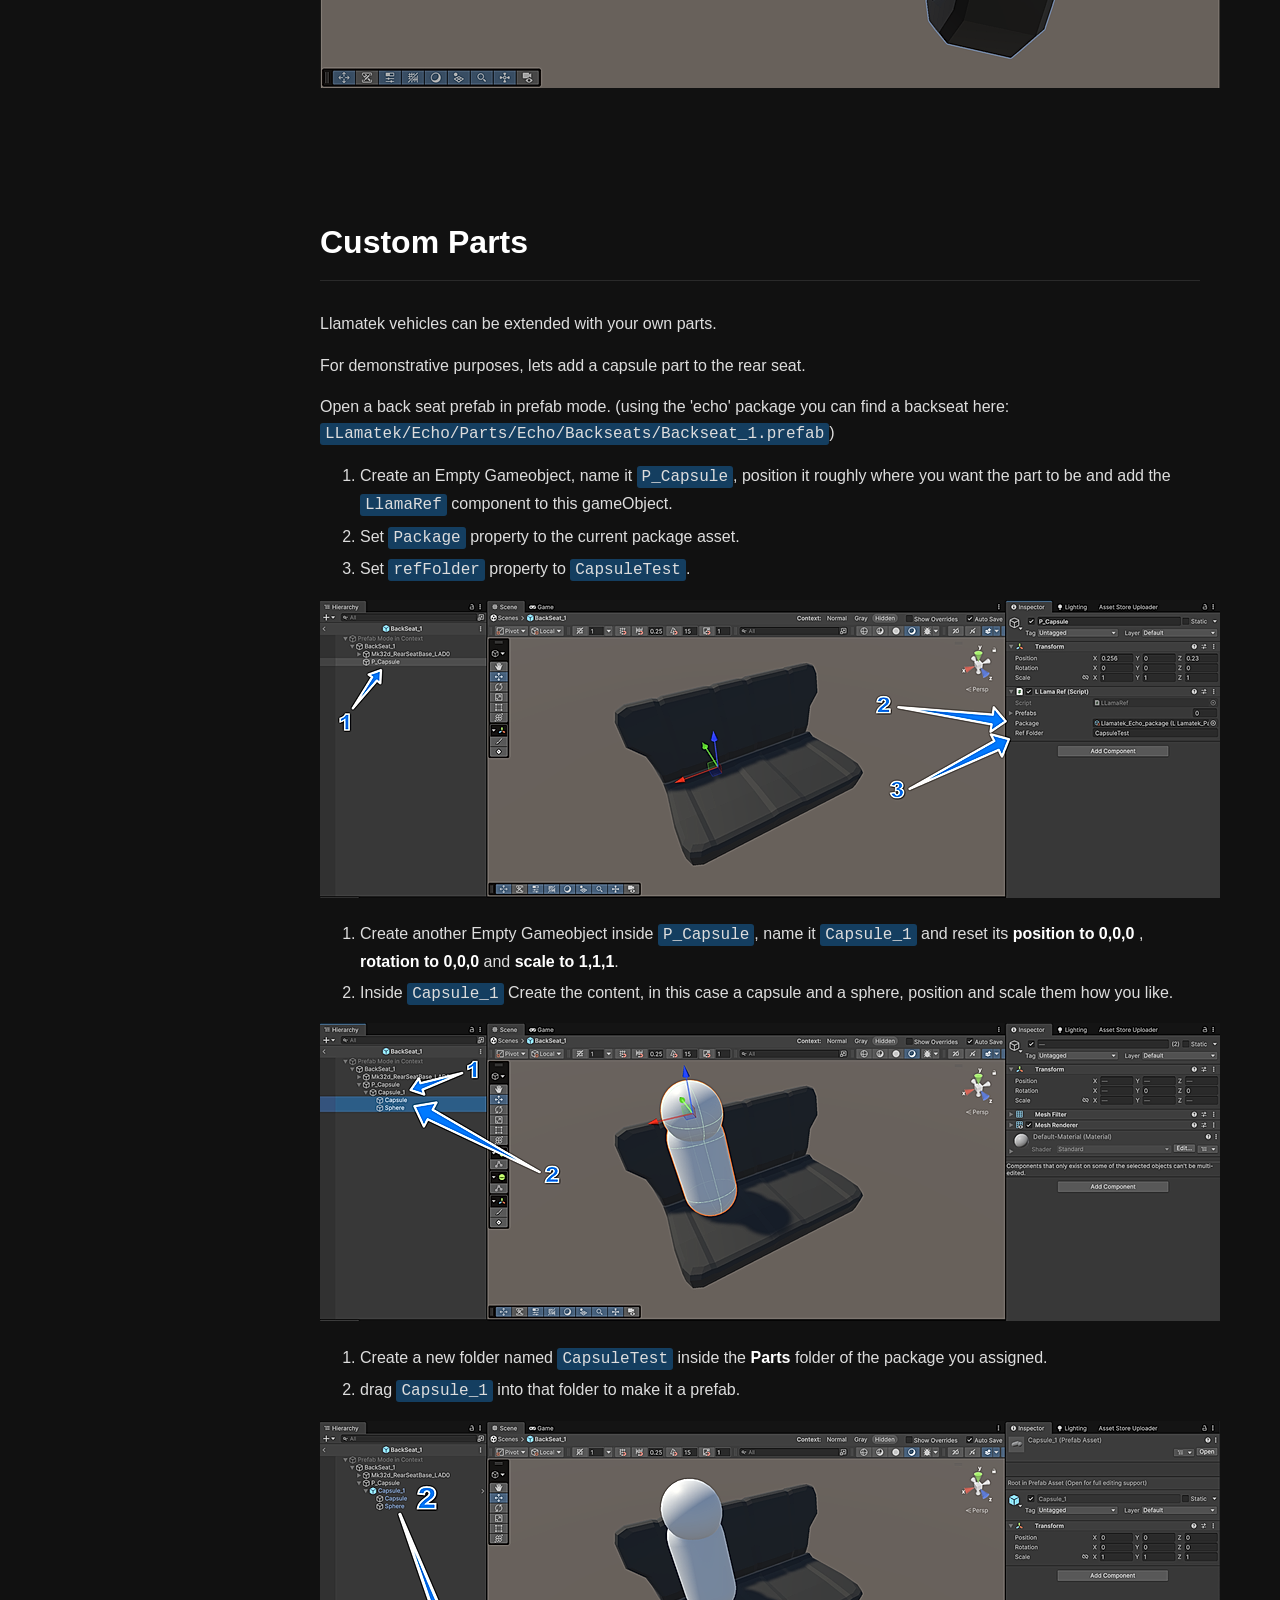
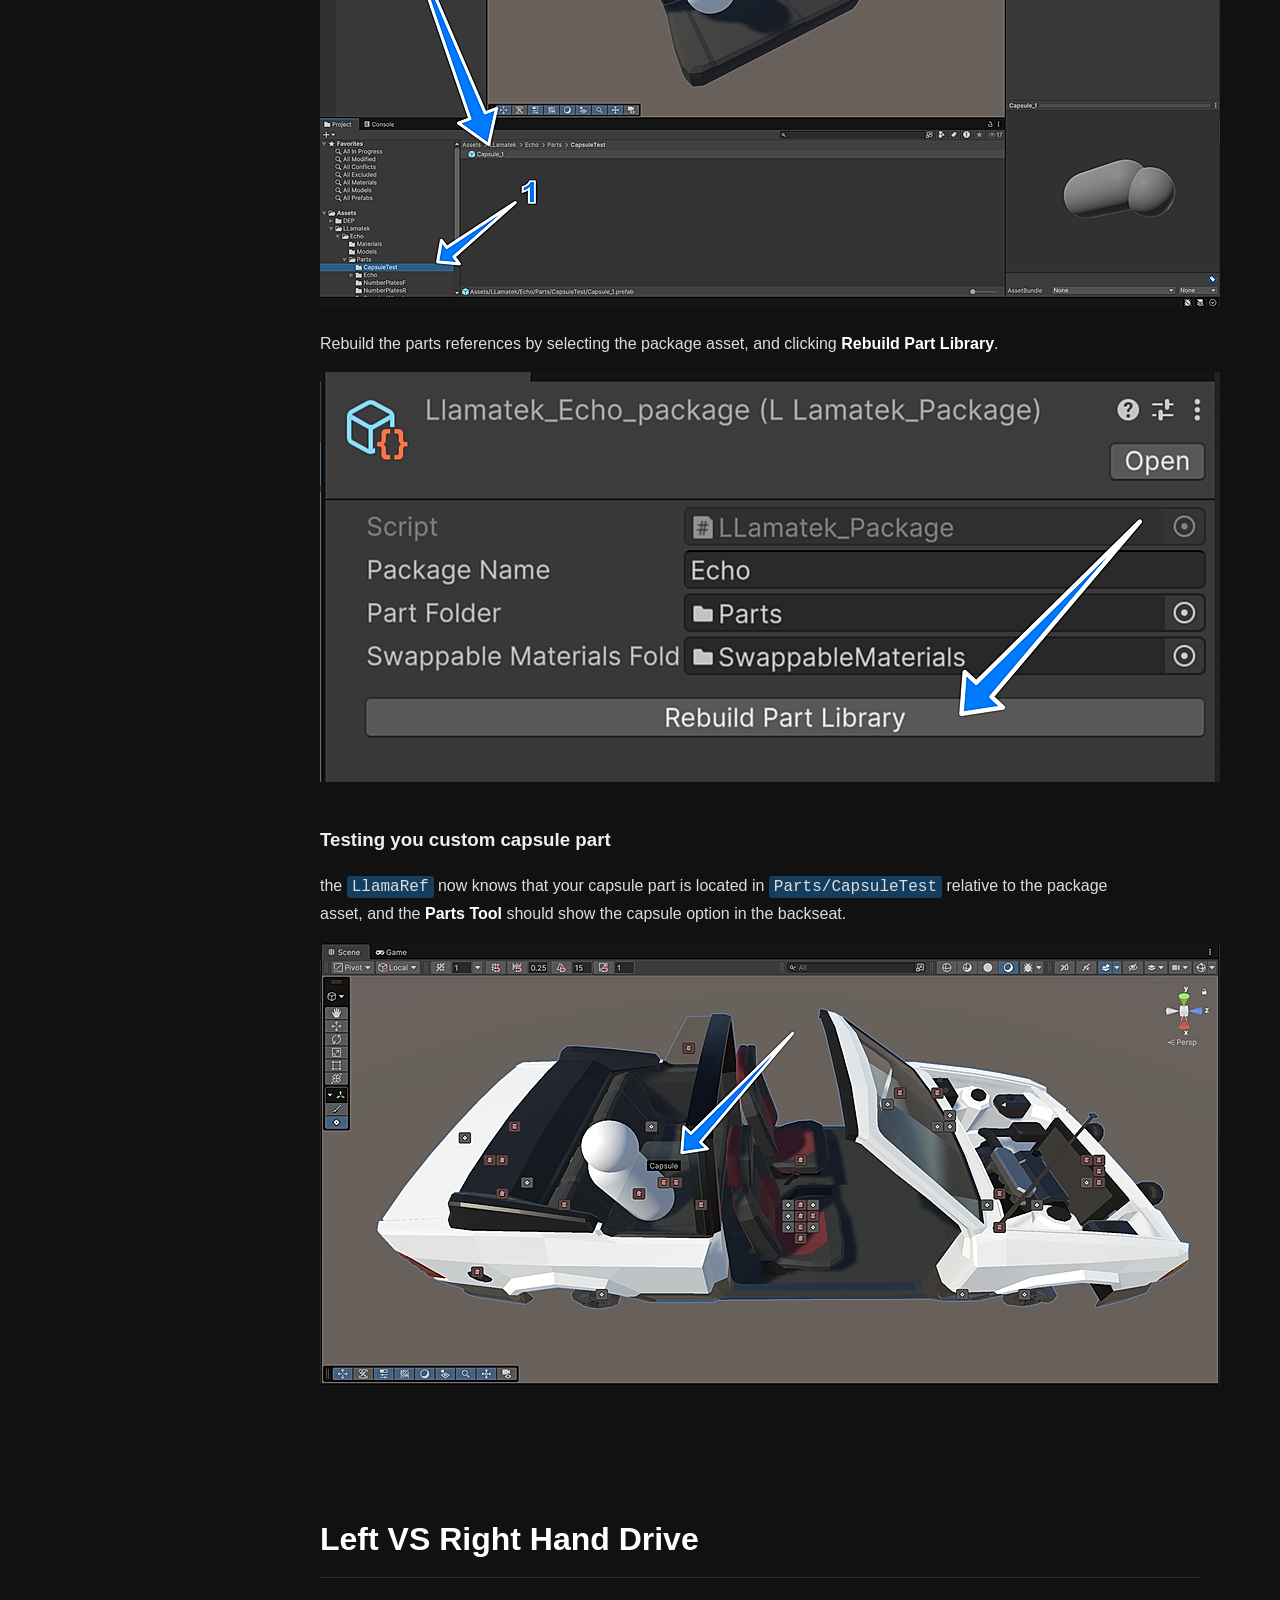
